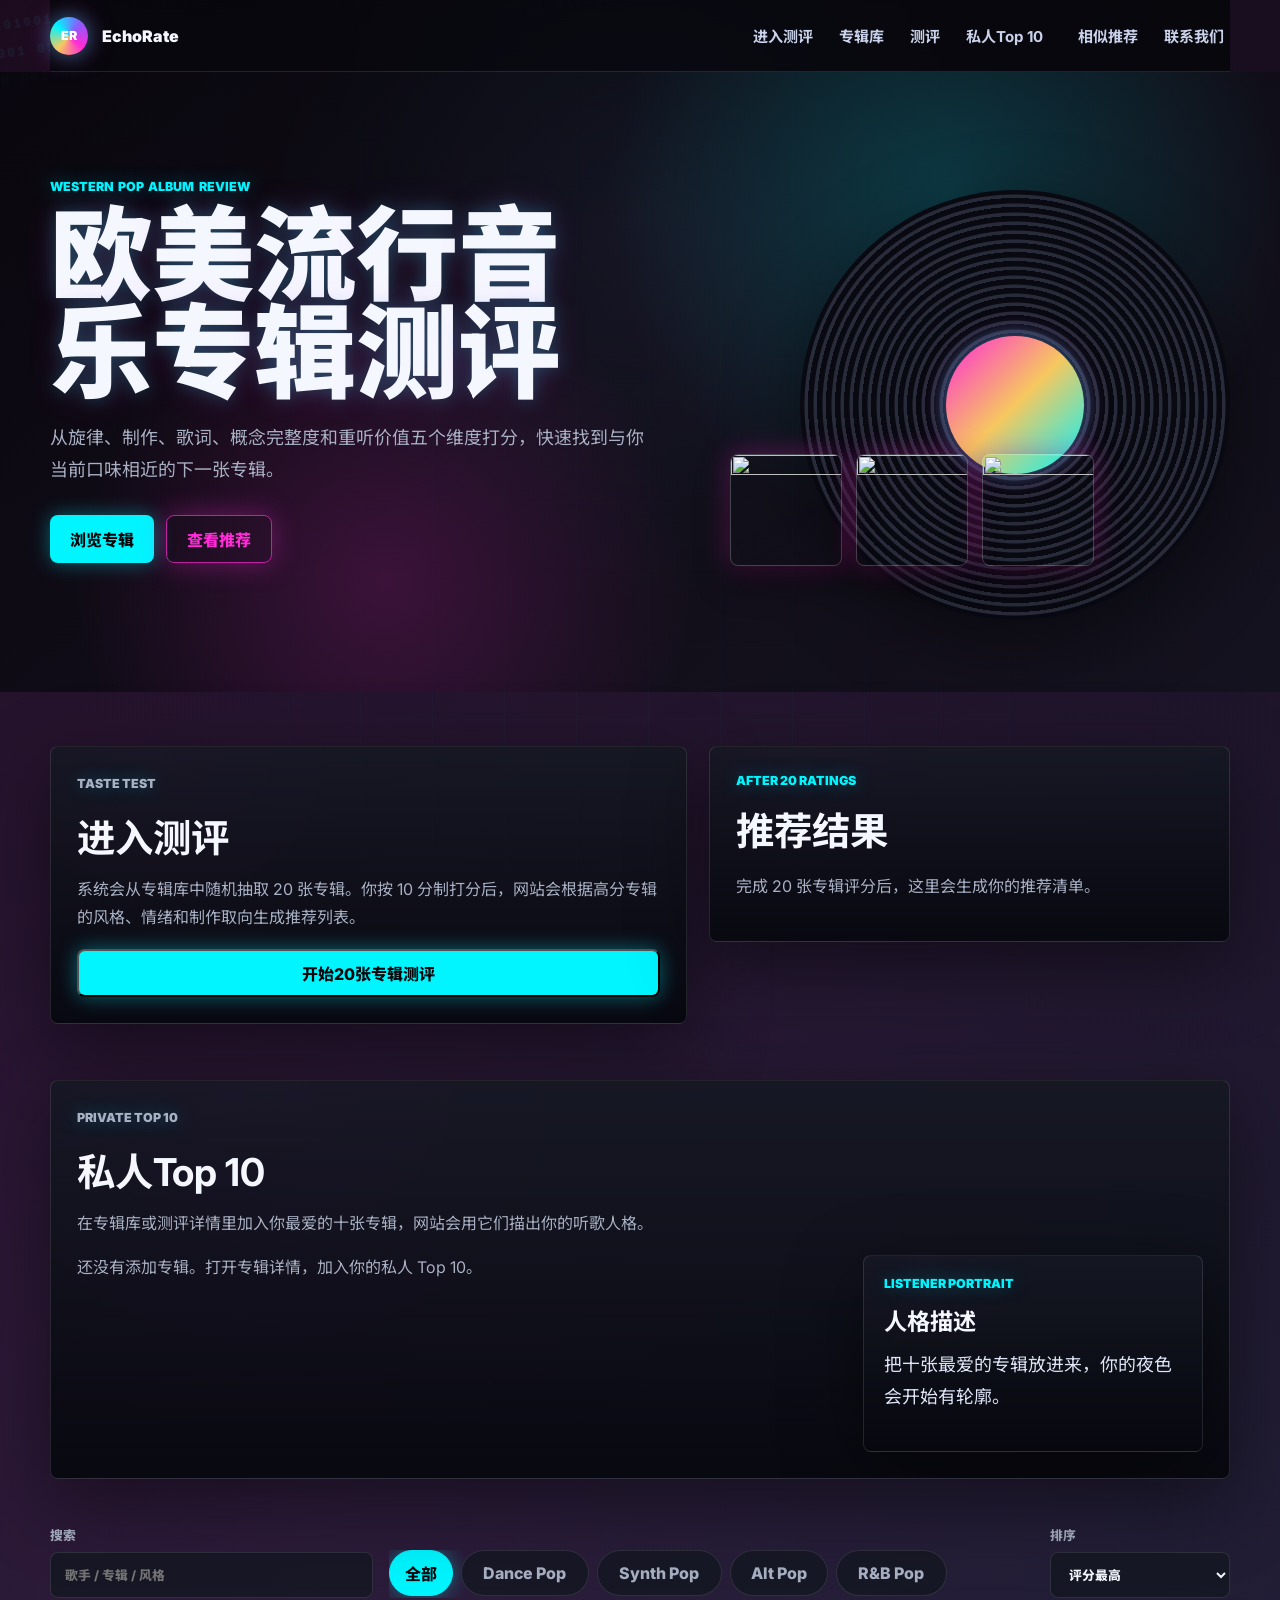
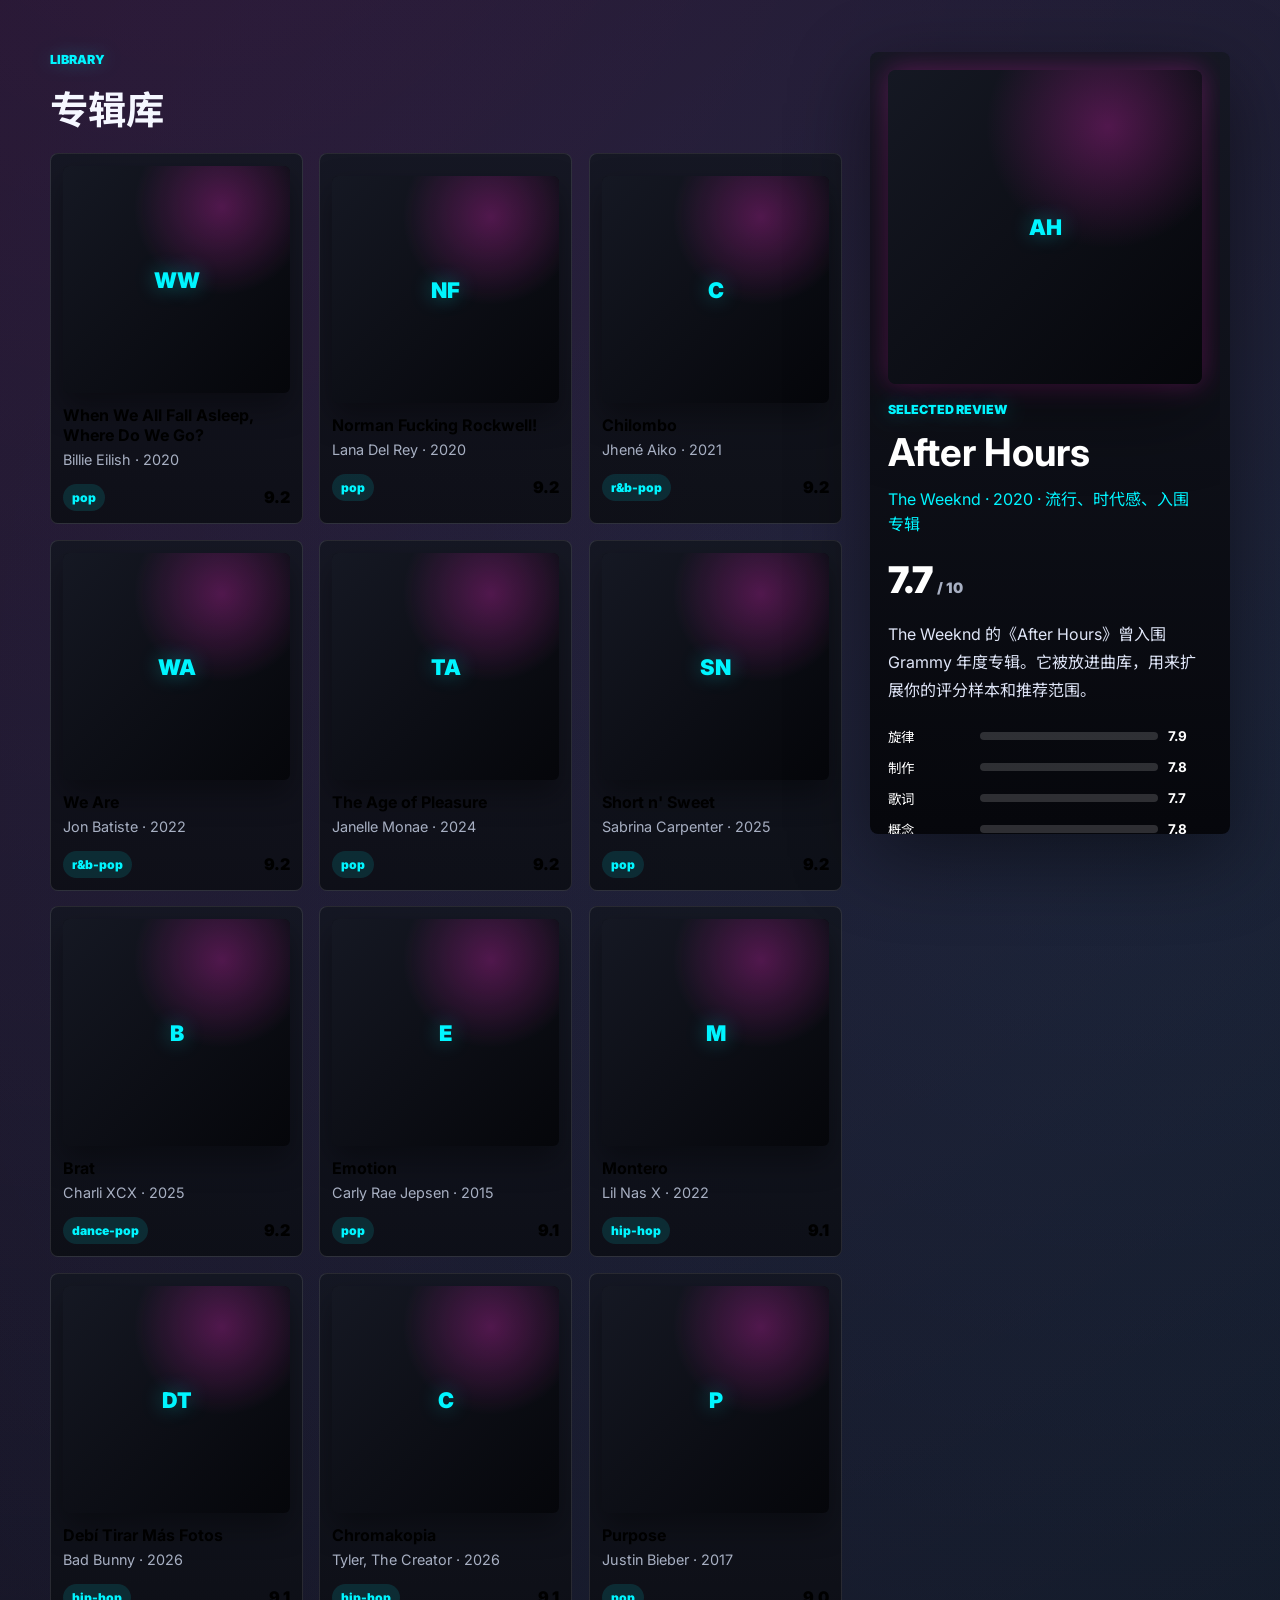
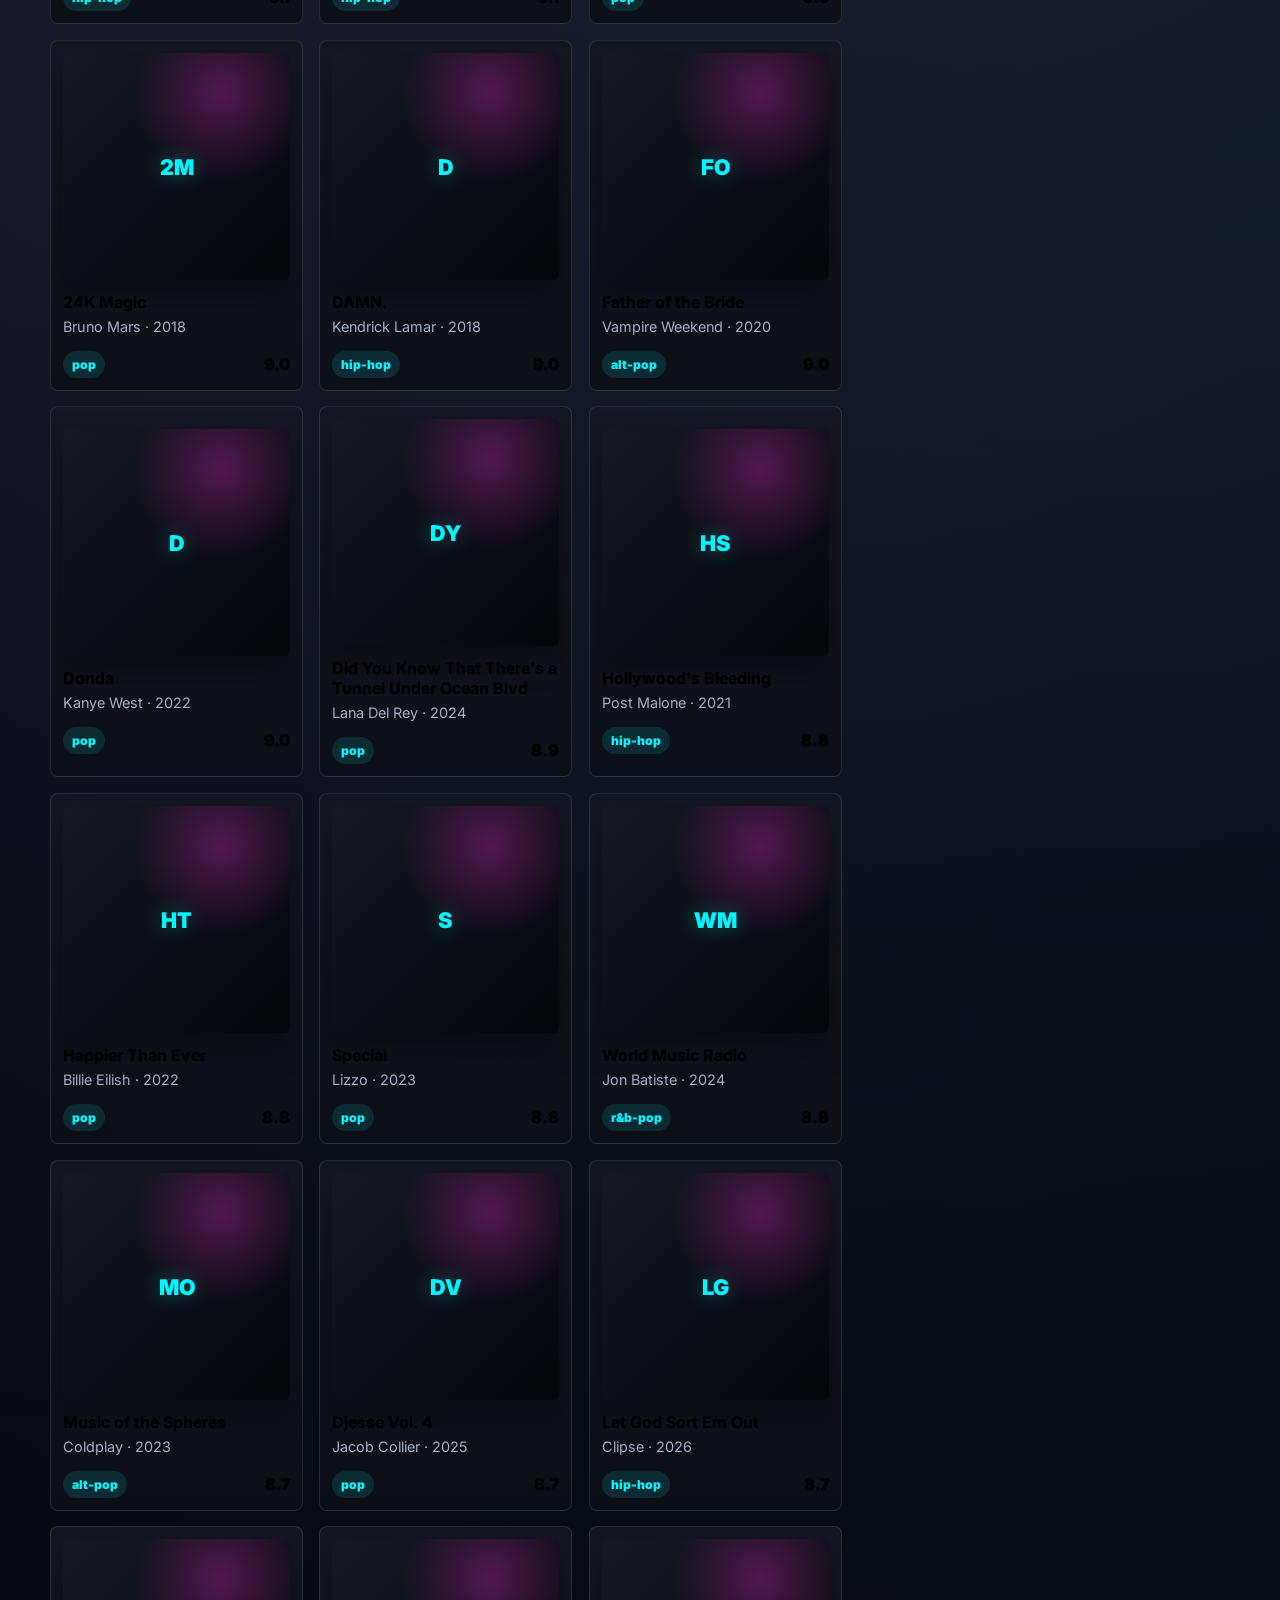
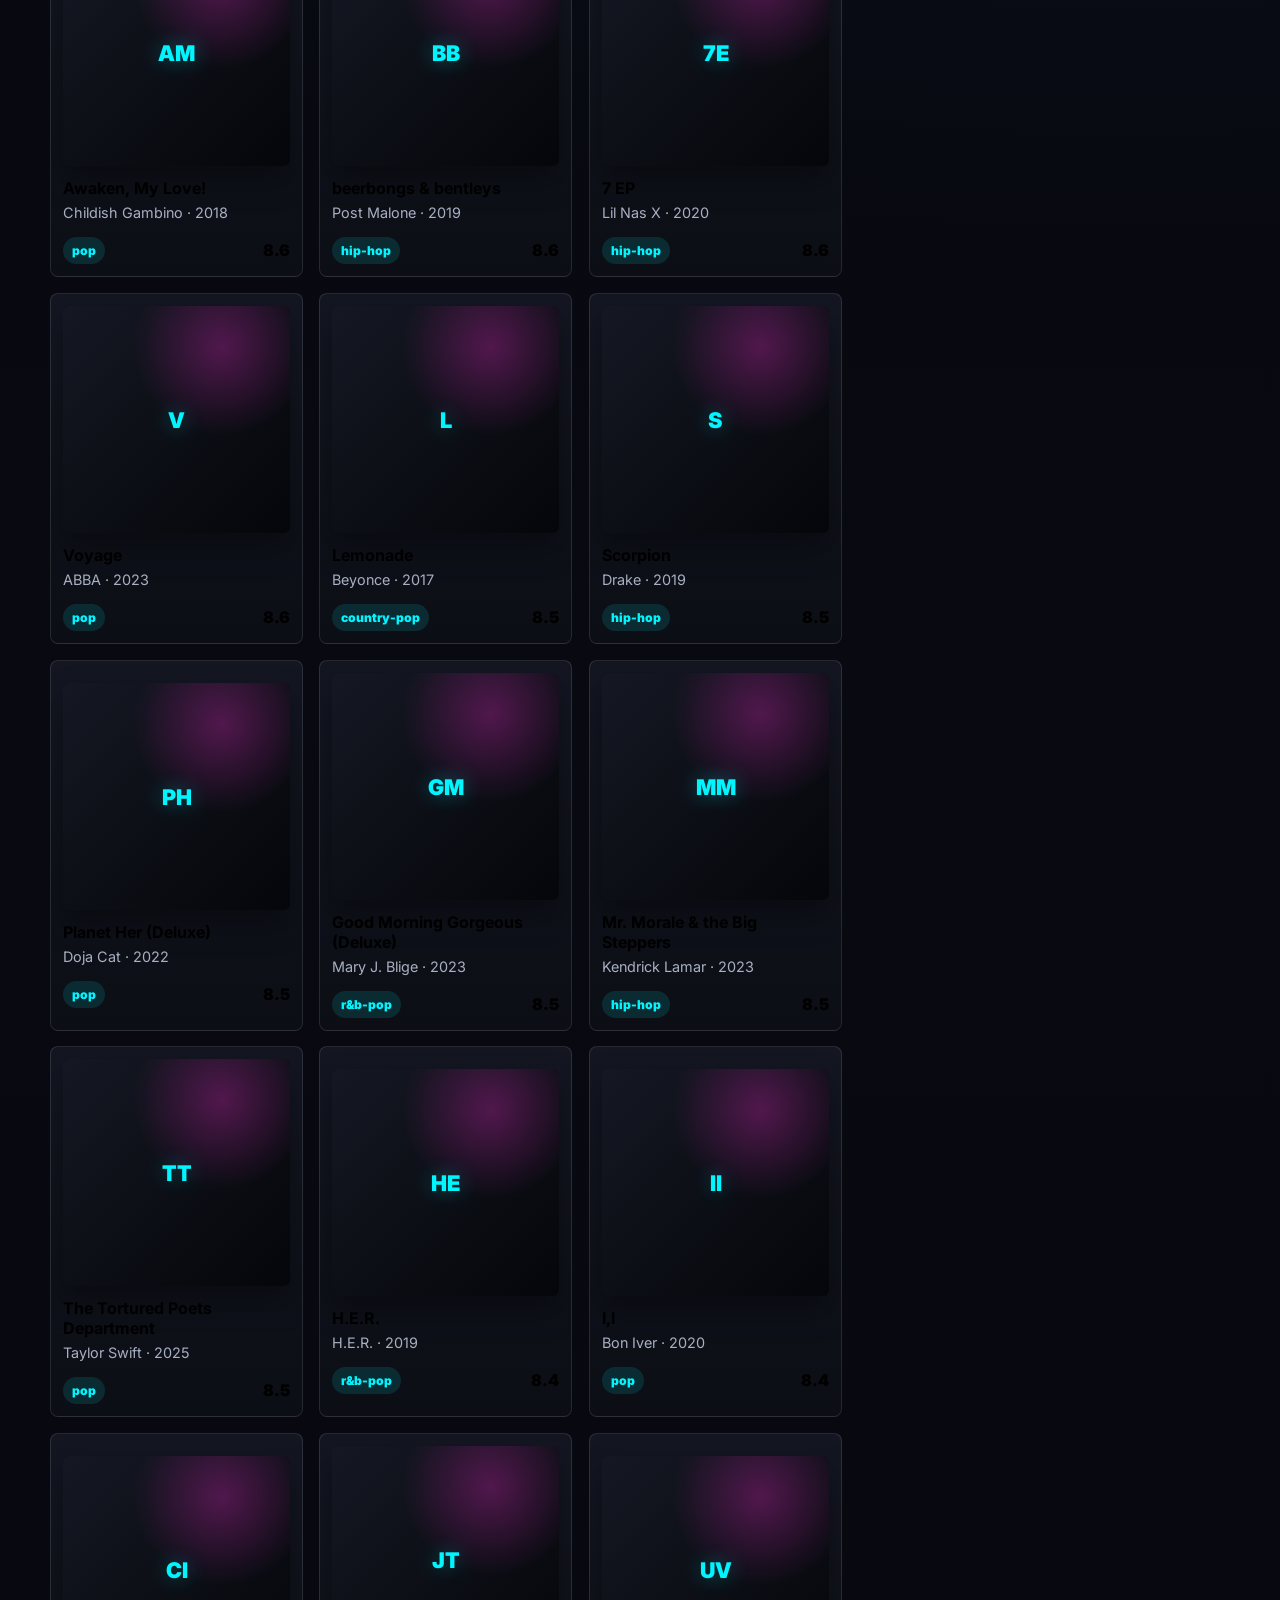
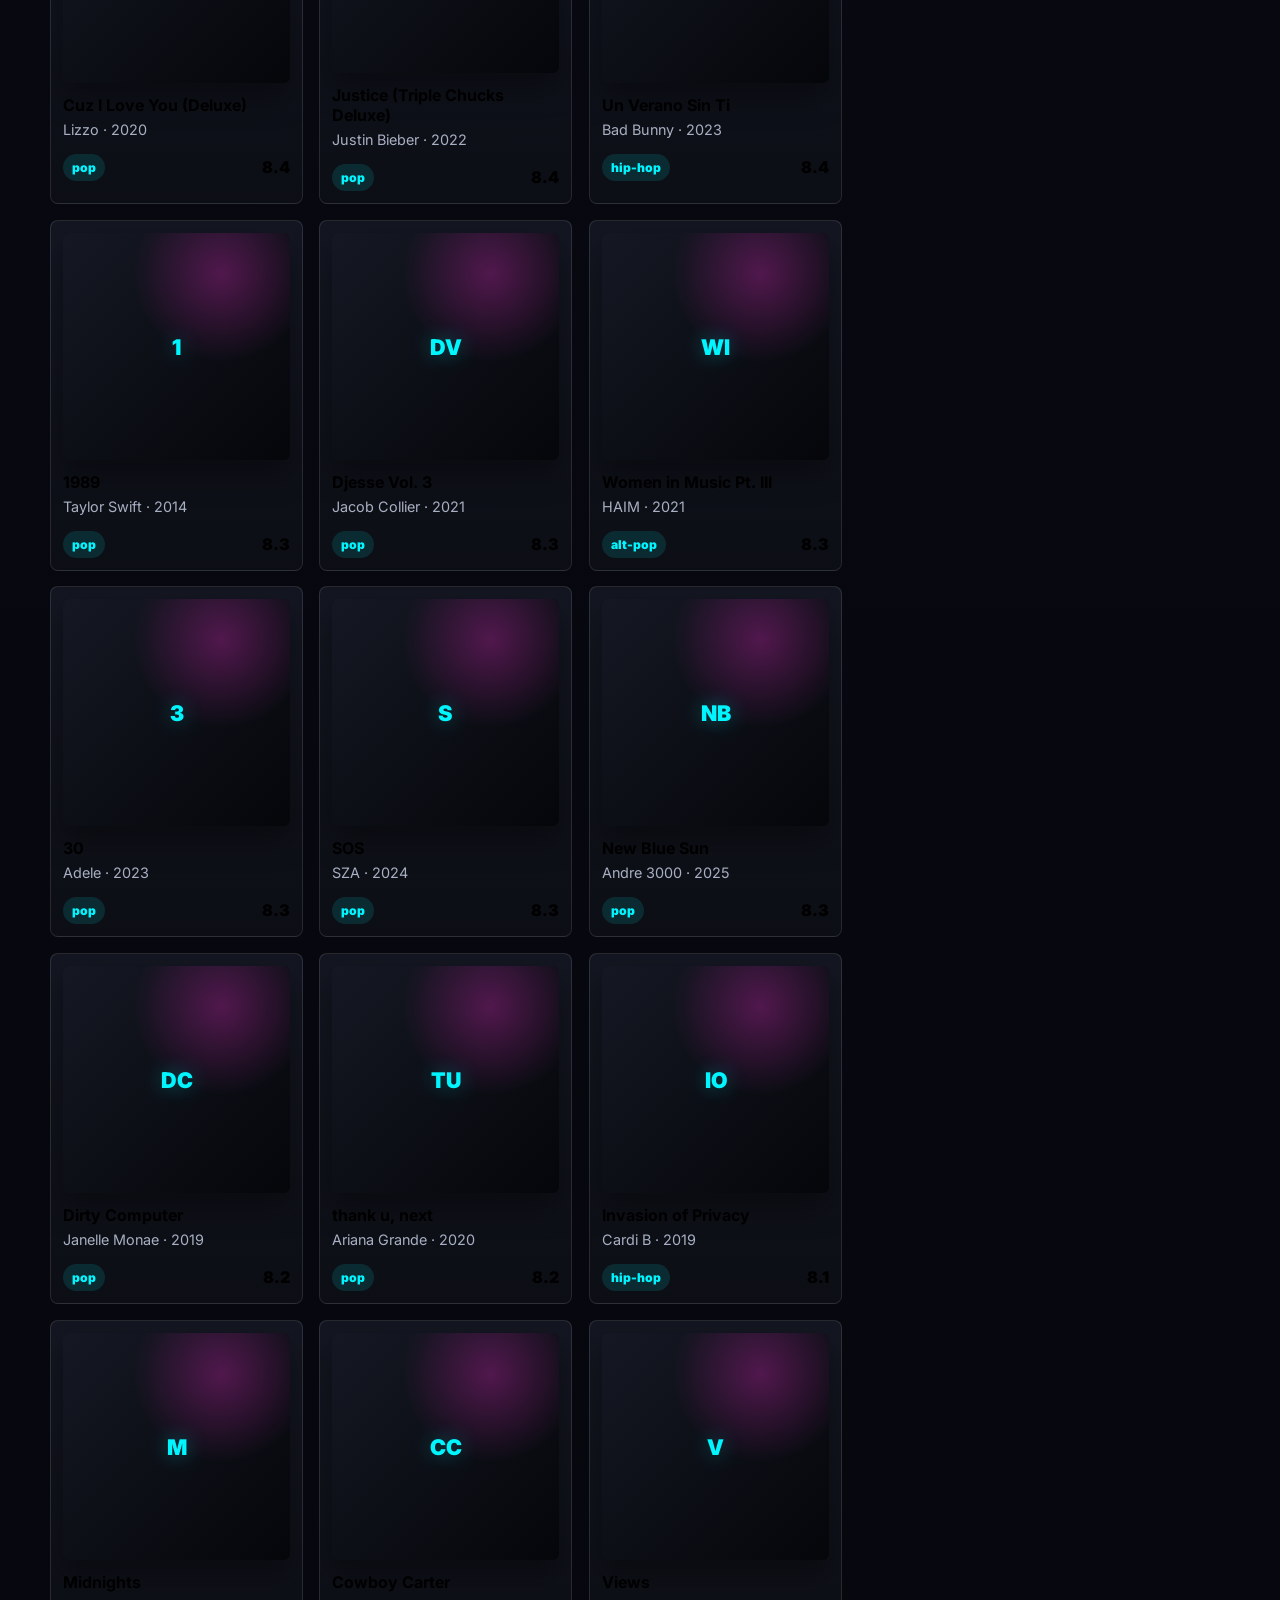
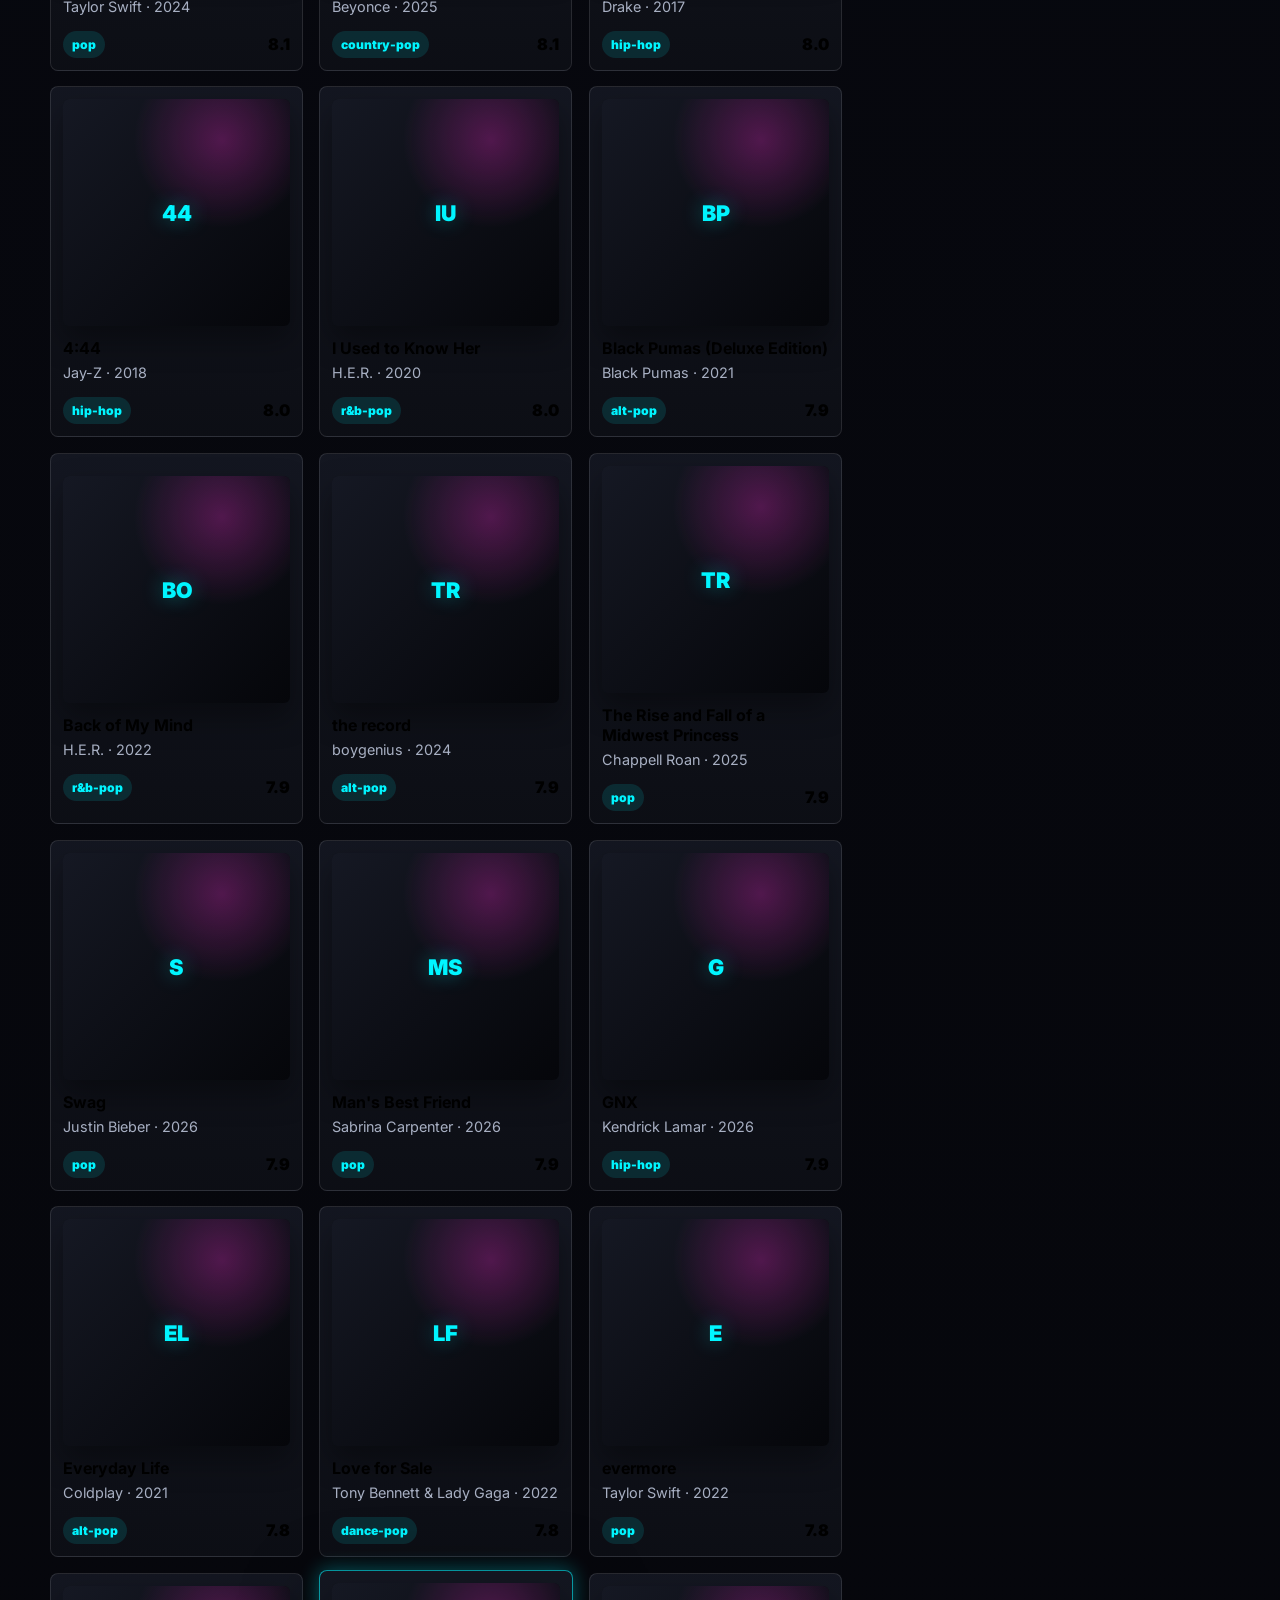
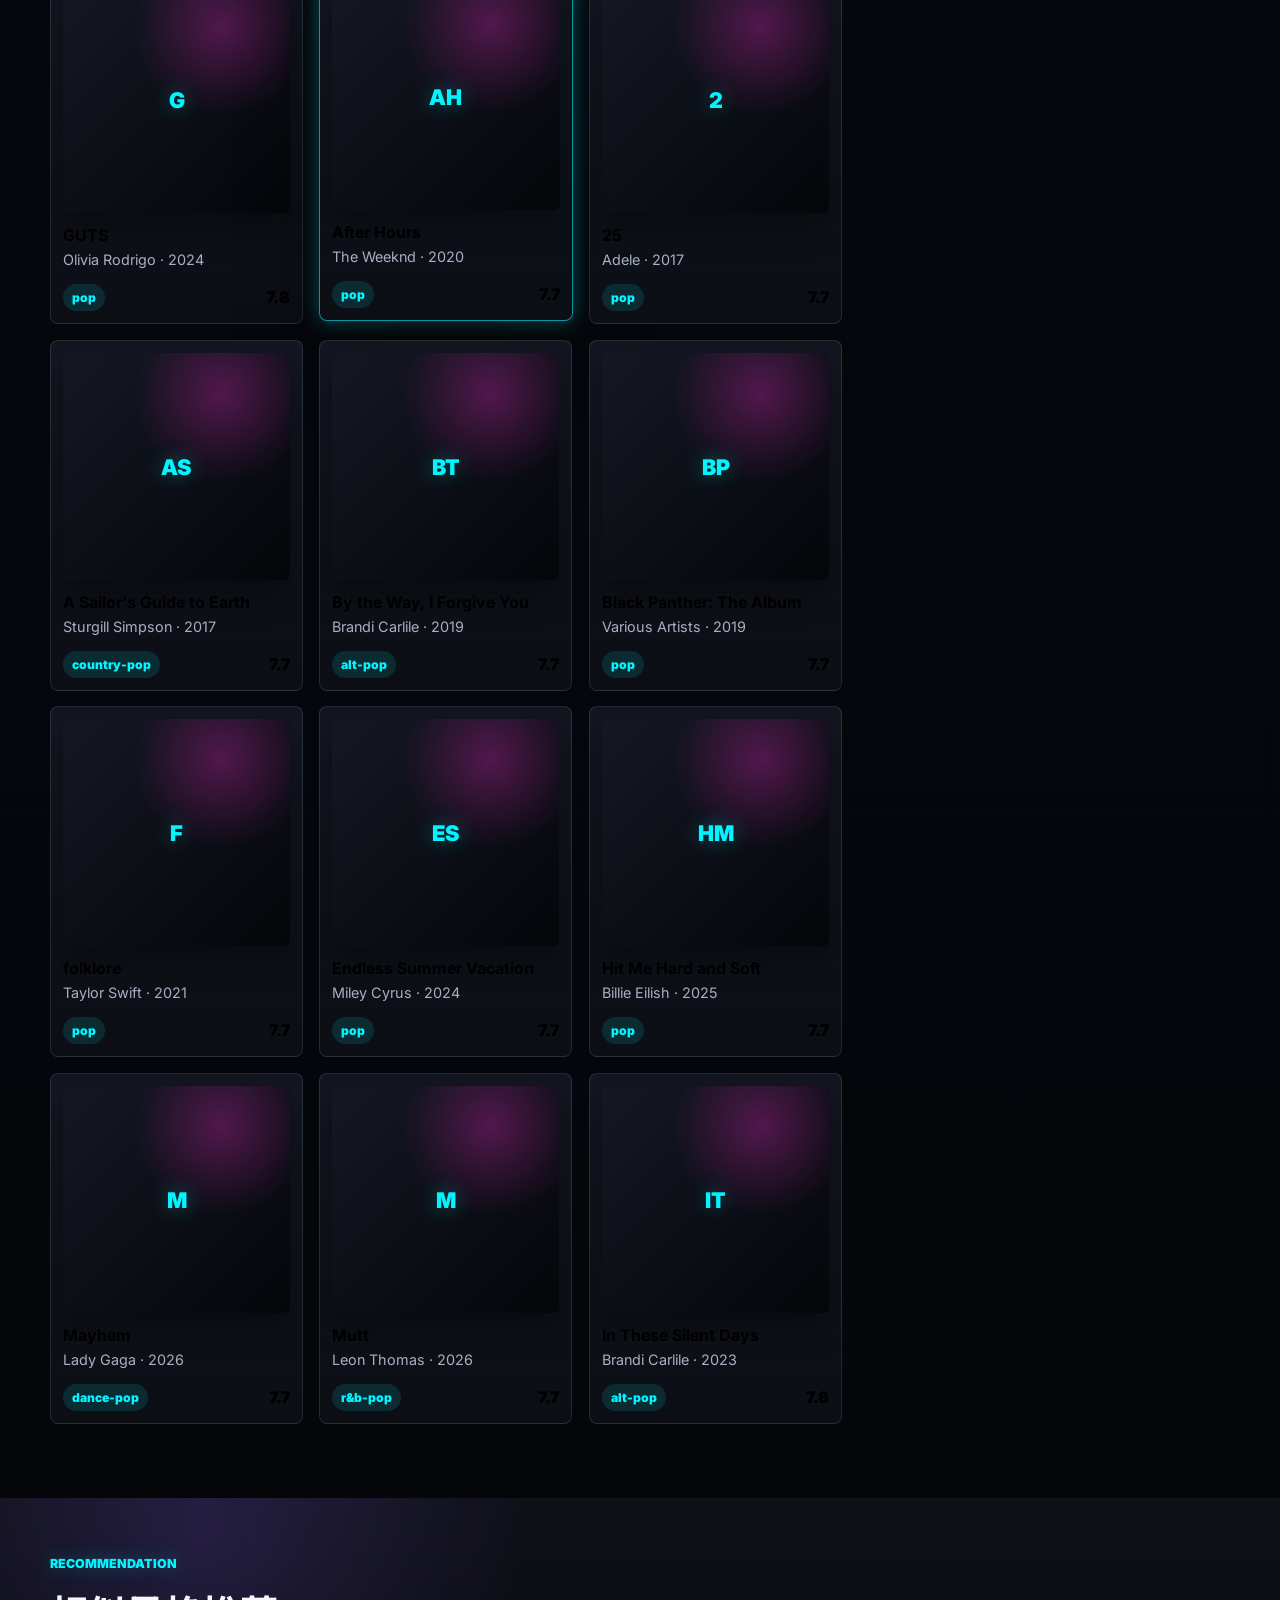
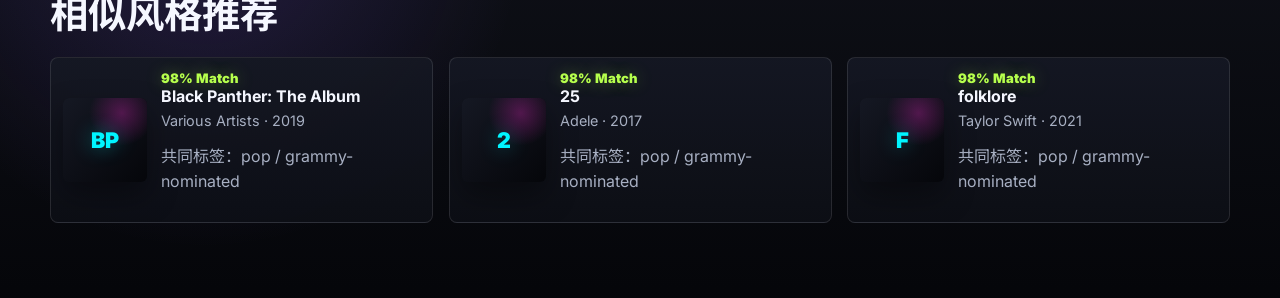
==== index.html @ ab574619 "Build EchoRate album review site" ====
<!doctype html>
<html lang="zh-CN">
  <head>
    <meta charset="UTF-8" />
    <meta name="viewport" content="width=device-width, initial-scale=1.0" />
    <title>EchoRate 欧美流行专辑测评</title>
    <link rel="preconnect" href="https://fonts.googleapis.com" />
    <link rel="preconnect" href="https://fonts.gstatic.com" crossorigin />
    <link
      href="https://fonts.googleapis.com/css2?family=Inter:wght@400;500;600;700;800&family=Noto+Sans+SC:wght@400;500;700;900&display=swap"
      rel="stylesheet"
    />
    <link rel="stylesheet" href="styles.css" />
  </head>
  <body>
    <header class="shell topbar">
      <a class="brand" href="#" aria-label="EchoRate 首页">
        <span class="brand-mark">ER</span>
        <span>EchoRate</span>
      </a>
      <nav class="nav" aria-label="主导航">
        <a href="#taste-test">进入测评</a>
        <a href="#library">专辑库</a>
        <a href="#review">测评</a>
        <a href="#top10">私人Top 10</a>
        <a href="#similar">相似推荐</a>
        <a href="contact.html">联系我们</a>
      </nav>
    </header>

    <main>
      <section class="hero">
        <div class="shell hero-grid">
          <div class="hero-copy">
            <p class="eyebrow kinetic-type" data-text="Western Pop Album Review">Western Pop Album Review</p>
            <h1 class="kinetic-title" data-text="欧美流行音乐专辑测评">欧美流行音乐专辑测评</h1>
            <p class="hero-text">
              从旋律、制作、歌词、概念完整度和重听价值五个维度打分，快速找到与你当前口味相近的下一张专辑。
            </p>
            <div class="hero-actions">
              <a class="primary-action" href="#library">浏览专辑</a>
              <a class="secondary-action" href="#similar">查看推荐</a>
            </div>
          </div>

          <div class="turntable" aria-label="专辑精选视觉">
            <div class="record">
              <span></span>
            </div>
            <div class="cover-stack" aria-hidden="true">
              <img class="mini-cover" src="https://upload.wikimedia.org/wikipedia/en/f/f5/Dua_Lipa_-_Future_Nostalgia_%28Official_Album_Cover%29.png" alt="" />
              <img class="mini-cover" src="https://is1-ssl.mzstatic.com/image/thumb/Music125/v4/2b/b9/fe/2bb9fef5-d7f3-8345-25a9-db0e79fde4e4/20UMGIM11048.rgb.jpg/600x600bb.jpg" alt="" />
              <img class="mini-cover" src="https://is1-ssl.mzstatic.com/image/thumb/Music124/v4/58/11/b1/5811b172-e180-25a6-69e6-4385fbbfb5dc/17UM1IM02207.rgb.jpg/600x600bb.jpg" alt="" />
            </div>
          </div>
        </div>
      </section>

      <section id="taste-test" class="shell feature-grid">
        <div class="test-panel">
          <div class="section-heading">
            <p class="eyebrow">Taste Test</p>
            <h2>进入测评</h2>
            <p>系统会从专辑库中随机抽取 20 张专辑。你按 10 分制打分后，网站会根据高分专辑的风格、情绪和制作取向生成推荐列表。</p>
          </div>
          <div id="testCard" class="test-card">
            <button id="startTest" class="primary-action" type="button">开始20张专辑测评</button>
          </div>
        </div>

        <aside class="result-panel">
          <div class="section-heading">
            <p class="eyebrow">After 20 Ratings</p>
            <h2>推荐结果</h2>
          </div>
          <div id="tasteResult" class="taste-result">
            <p class="album-note">完成 20 张专辑评分后，这里会生成你的推荐清单。</p>
          </div>
        </aside>
      </section>

      <section id="top10" class="shell top10-panel">
        <div class="section-heading">
          <p class="eyebrow">Private Top 10</p>
          <h2>私人Top 10</h2>
          <p>在专辑库或测评详情里加入你最爱的十张专辑，网站会用它们描出你的听歌人格。</p>
        </div>
        <div class="top10-layout">
          <div id="top10List" class="top10-list"></div>
          <div class="persona-card">
            <p class="eyebrow">Listener Portrait</p>
            <h3>人格描述</h3>
            <p id="personaText">把十张最爱的专辑放进来，你的夜色会开始有轮廓。</p>
          </div>
        </div>
      </section>

      <section class="shell toolbar" aria-label="专辑筛选">
        <label class="search-field">
          <span>搜索</span>
          <input id="searchInput" type="search" placeholder="歌手 / 专辑 / 风格" autocomplete="off" />
        </label>

        <div class="segmented" role="group" aria-label="风格筛选">
          <button class="chip active" type="button" data-filter="all">全部</button>
          <button class="chip" type="button" data-filter="dance-pop">Dance Pop</button>
          <button class="chip" type="button" data-filter="synth-pop">Synth Pop</button>
          <button class="chip" type="button" data-filter="alt-pop">Alt Pop</button>
          <button class="chip" type="button" data-filter="r&b-pop">R&B Pop</button>
        </div>

        <label class="select-field">
          <span>排序</span>
          <select id="sortSelect">
            <option value="score">评分最高</option>
            <option value="year">发行最新</option>
            <option value="replay">重听价值</option>
          </select>
        </label>
      </section>

      <section class="shell content-grid">
        <section id="library" class="album-section" aria-labelledby="libraryTitle">
          <div class="section-heading">
            <p class="eyebrow">Library</p>
            <h2 id="libraryTitle">专辑库</h2>
          </div>
          <div id="albumGrid" class="album-grid"></div>
        </section>

        <aside id="review" class="review-panel" aria-labelledby="reviewTitle">
          <div id="selectedCover" class="selected-cover"></div>
          <p class="eyebrow">Selected Review</p>
          <h2 id="reviewTitle"></h2>
          <p id="reviewMeta" class="review-meta"></p>
          <div id="scoreBadge" class="score-badge"></div>
          <p id="reviewText" class="review-text"></p>
          <div id="ratingBars" class="rating-bars"></div>
          <div id="tagList" class="tag-list"></div>
          <div id="selectedActions" class="selected-actions"></div>
        </aside>
      </section>

      <section id="similar" class="recommend-band">
        <div class="shell">
          <div class="section-heading">
            <p class="eyebrow">Recommendation</p>
            <h2>相似风格推荐</h2>
          </div>
          <div id="recommendations" class="recommendations"></div>
        </div>
      </section>

    </main>

    <script src="app.js"></script>
  </body>
</html>
---- styles.css ----
:root {
  --ink: #f5f7ff;
  --muted: #a8b0c3;
  --soft: #707991;
  --line: rgba(255, 255, 255, 0.11);
  --paper: #05060a;
  --panel: #10121a;
  --card: #151823;
  --rose: #ff2bd6;
  --cyan: #00f5ff;
  --lime: #b6ff4d;
  --plum: #8a5cff;
  --amber: #f6c85f;
  --shadow: 0 24px 80px rgba(0, 0, 0, 0.46);
  --neon-cyan: 0 0 20px rgba(0, 245, 255, 0.38);
  --neon-pink: 0 0 28px rgba(255, 43, 214, 0.34);
}

* {
  box-sizing: border-box;
}

html {
  scroll-behavior: smooth;
  overflow-x: clip;
}

body {
  margin: 0;
  color: var(--ink);
  --cursor-x: 50vw;
  --cursor-y: 24vh;
  background:
    radial-gradient(circle at var(--cursor-x) var(--cursor-y), rgba(0, 245, 255, 0.16), transparent 24rem),
    radial-gradient(circle at 16% 12%, rgba(255, 43, 214, 0.16), transparent 32%),
    radial-gradient(circle at 88% 20%, rgba(0, 245, 255, 0.12), transparent 30%),
    linear-gradient(180deg, #05060a 0%, #080911 48%, #05060a 100%);
  font-family: "Inter", "Noto Sans SC", system-ui, sans-serif;
  overflow-x: clip;
}

body::before {
  content: "";
  position: fixed;
  inset: 0;
  z-index: 0;
  pointer-events: none;
  background:
    radial-gradient(circle at var(--cursor-x) var(--cursor-y), rgba(255, 43, 214, 0.2), transparent 19rem),
    linear-gradient(90deg, rgba(0, 245, 255, 0.045) 1px, transparent 1px),
    linear-gradient(0deg, rgba(255, 43, 214, 0.034) 1px, transparent 1px);
  background-size: auto, 72px 72px, 72px 72px;
  mask-image: radial-gradient(circle at center, black, transparent 82%);
}

body::after {
  content: "01001100 01101001 01110011 01110100 01100101 01101110 00100000 01010000 01101111 01110000 00100000 ECHORATE 00100000 01010010 01100101 01110110 01101001 01100101 01110111 00100000 1010 0011 1100 0101 0110 1001 1110 0001 01001100 01101001 01110011 01110100 01100101 01101110 00100000 ALBUM 00100000 01010010 01100101 01110110 01101001 01100101 01110111 00100000 1010 0011 1100 0101 0110 1001 1110 0001";
  position: fixed;
  inset: -8vh -4vw;
  z-index: 0;
  pointer-events: none;
  color: rgba(0, 245, 255, 0.12);
  font-family: "Courier New", monospace;
  font-size: clamp(0.68rem, 1vw, 1rem);
  font-weight: 700;
  letter-spacing: 0.18em;
  line-height: 2.2;
  word-break: break-all;
  filter: blur(0.2px);
  opacity: 0.55;
  transform: rotate(-8deg) translate3d(0, 0, 0);
  animation: codeDrift 18s linear infinite alternate;
  mix-blend-mode: screen;
}

.topbar,
main {
  position: relative;
  z-index: 1;
}

a {
  color: inherit;
  text-decoration: none;
}

button,
input,
select {
  font: inherit;
}

.shell {
  width: min(1180px, calc(100% - 40px));
  margin: 0 auto;
  max-width: 100%;
}

.topbar {
  display: flex;
  align-items: center;
  justify-content: space-between;
  gap: 18px;
  min-height: 72px;
  position: sticky;
  top: 0;
  z-index: 20;
  background: rgba(5, 6, 10, 0.84);
  backdrop-filter: blur(18px);
  border-bottom: 1px solid var(--line);
}

.brand,
.nav {
  display: flex;
  align-items: center;
  gap: 14px;
  min-width: 0;
}

.brand {
  flex: 0 0 auto;
  font-weight: 900;
  letter-spacing: 0;
}

.brand-mark {
  display: grid;
  place-items: center;
  width: 38px;
  height: 38px;
  border-radius: 50%;
  color: #fff;
  background: conic-gradient(from 130deg, var(--rose), var(--amber), var(--cyan), var(--plum), var(--rose));
  box-shadow: var(--neon-cyan), var(--neon-pink);
  font-size: 0.78rem;
}

.nav {
  flex: 1 1 auto;
  flex-wrap: wrap;
  justify-content: flex-end;
  color: #c9d2ea;
  font-size: 0.94rem;
  font-weight: 700;
}

.nav a {
  min-width: 0;
  padding: 10px 6px;
  white-space: nowrap;
  min-width: var(--stable-width, auto);
}

.nav a:hover,
.nav a:focus-visible {
  color: var(--cyan);
  text-shadow: var(--neon-cyan);
}

.hero {
  min-height: 620px;
  display: grid;
  align-items: center;
  overflow: hidden;
  background:
    radial-gradient(circle at 74% 20%, rgba(0, 245, 255, 0.19), transparent 32%),
    radial-gradient(circle at 30% 82%, rgba(255, 43, 214, 0.18), transparent 30%),
    linear-gradient(135deg, rgba(5, 6, 10, 0.78), rgba(16, 18, 26, 0.66));
}

.hero-grid {
  display: grid;
  grid-template-columns: minmax(0, 1fr) minmax(320px, 0.85fr);
  gap: 58px;
  align-items: center;
  padding: 70px 0 92px;
}

.eyebrow {
  margin: 0 0 12px;
  color: var(--cyan);
  text-shadow: var(--neon-cyan);
  font-weight: 900;
  font-size: 0.78rem;
  text-transform: uppercase;
  letter-spacing: 0;
}

h1,
h2,
p {
  margin-top: 0;
}

h1 {
  max-width: 760px;
  margin-bottom: 20px;
  font-size: clamp(3.2rem, 8vw, 6.8rem);
  line-height: 0.96;
  letter-spacing: 0;
  font-weight: 900;
  text-transform: uppercase;
}

.kinetic-type,
.kinetic-title {
  display: flex;
  flex-wrap: wrap;
  align-items: baseline;
  gap: 0;
  max-width: 100%;
  overflow-wrap: anywhere;
}

.kinetic-char {
  display: inline-block;
  opacity: 0;
  filter: blur(16px);
  transform: translateY(18px) scale(1.08);
  animation: revealChar 760ms cubic-bezier(0.16, 1, 0.3, 1) forwards;
  animation-delay: calc(var(--char-index) * 54ms);
  will-change: opacity, filter, transform;
}

.kinetic-title .kinetic-char {
  text-shadow:
    0 0 18px rgba(0, 245, 255, 0.24),
    0 0 34px rgba(255, 43, 214, 0.18);
}

.kinetic-title:hover .kinetic-char,
.kinetic-type:hover .kinetic-char {
  animation:
    revealChar 1ms linear forwards,
    glyphFlicker 920ms ease-in-out infinite alternate;
  animation-delay:
    0ms,
    calc(var(--char-index) * 18ms);
}

.kinetic-space {
  width: 0.34em;
}

h2 {
  margin-bottom: 12px;
  font-size: clamp(1.7rem, 3vw, 2.45rem);
  letter-spacing: 0;
}

.hero-text {
  max-width: 650px;
  color: var(--muted);
  font-size: 1.12rem;
  line-height: 1.75;
}

.hero-actions {
  display: flex;
  flex-wrap: wrap;
  gap: 12px;
  margin-top: 30px;
}

.primary-action,
.secondary-action,
.album-card,
.chip {
  transition:
    transform 180ms ease,
    box-shadow 180ms ease,
    border-color 180ms ease,
    background 180ms ease;
}

.primary-action,
.secondary-action {
  display: inline-flex;
  align-items: center;
  justify-content: center;
  min-height: 48px;
  padding: 0 20px;
  border-radius: 8px;
  font-weight: 800;
  min-width: var(--stable-width, auto);
}

.primary-action {
  color: #05060a;
  background: var(--cyan);
  box-shadow: var(--neon-cyan);
}

.secondary-action {
  color: var(--rose);
  border: 1px solid rgba(255, 43, 214, 0.7);
  box-shadow: var(--neon-pink);
}

.turntable {
  position: relative;
  min-height: 430px;
}

.record {
  width: min(430px, 90vw);
  aspect-ratio: 1;
  border-radius: 50%;
  background:
    radial-gradient(circle, var(--cyan) 0 5%, #05060a 6% 14%, transparent 15%),
    repeating-radial-gradient(circle, #282b39 0 3px, #080911 4px 9px);
  box-shadow: var(--shadow);
  position: absolute;
  right: 0;
  top: 34px;
  animation: spin 18s linear infinite;
}

.record span {
  position: absolute;
  inset: 34%;
  border-radius: 50%;
  background: linear-gradient(135deg, var(--rose), var(--amber), var(--cyan));
  box-shadow: var(--neon-cyan), var(--neon-pink);
}

.cover-stack {
  position: absolute;
  left: 16px;
  bottom: 20px;
  display: grid;
  grid-template-columns: repeat(3, 112px);
  gap: 14px;
}

.mini-cover {
  width: 112px;
  aspect-ratio: 1;
  border-radius: 8px;
  object-fit: cover;
  box-shadow: 0 16px 34px rgba(0, 0, 0, 0.44), var(--neon-pink);
  border: 1px solid rgba(255, 255, 255, 0.22);
}

.toolbar {
  display: grid;
  grid-template-columns: minmax(220px, 1fr) minmax(0, 2fr) 180px;
  gap: 16px;
  align-items: end;
  padding: 26px 0;
}

.feature-grid {
  display: grid;
  grid-template-columns: minmax(0, 1.1fr) minmax(320px, 0.9fr);
  gap: 22px;
  align-items: start;
  padding: 54px 0 28px;
}

.test-panel,
.result-panel,
.top10-panel,
.persona-card {
  --spot-x: 50%;
  --spot-y: 50%;
  --tilt-x: 0deg;
  --tilt-y: 0deg;
  position: relative;
  overflow: hidden;
  border: 1px solid var(--line);
  border-radius: 8px;
  background:
    linear-gradient(180deg, rgba(21, 24, 35, 0.9), rgba(7, 8, 15, 0.94)),
    radial-gradient(circle at 18% 0%, rgba(255, 43, 214, 0.14), transparent 32%);
  box-shadow: var(--shadow);
  transform: perspective(900px) rotateX(var(--tilt-x)) rotateY(var(--tilt-y));
  transform-style: preserve-3d;
  transition:
    transform 180ms ease,
    border-color 180ms ease,
    box-shadow 180ms ease;
}

.test-panel::before,
.result-panel::before,
.top10-panel::before,
.persona-card::before,
.album-card::before,
.recommend-card::before,
.top10-item::before {
  content: "";
  position: absolute;
  inset: 0;
  pointer-events: none;
  opacity: 0;
  background: radial-gradient(circle at var(--spot-x) var(--spot-y), rgba(0, 245, 255, 0.22), transparent 17rem);
  transition: opacity 180ms ease;
}

.test-panel:hover::before,
.result-panel:hover::before,
.top10-panel:hover::before,
.persona-card:hover::before,
.album-card:hover::before,
.recommend-card:hover::before,
.top10-item:hover::before {
  opacity: 1;
}

.test-panel,
.result-panel,
.top10-panel {
  padding: clamp(18px, 3vw, 26px);
}

.test-panel .section-heading p,
.top10-panel .section-heading p {
  color: var(--muted);
  line-height: 1.75;
}

.test-card,
.taste-result {
  display: grid;
  gap: 14px;
}

.test-progress {
  color: var(--lime);
  font-size: 0.86rem;
  font-weight: 900;
  text-shadow: 0 0 16px rgba(182, 255, 77, 0.34);
}

.test-album {
  display: grid;
  grid-template-columns: minmax(130px, 190px) minmax(0, 1fr);
  gap: 18px;
  align-items: center;
}

.test-album h3 {
  margin: 0 0 8px;
  font-size: clamp(1.6rem, 3vw, 2.6rem);
  overflow-wrap: anywhere;
}

.test-album p {
  color: var(--muted);
}

.score-buttons {
  display: grid;
  grid-template-columns: repeat(10, minmax(0, 1fr));
  gap: 8px;
  margin-top: 18px;
}

.score-buttons button,
.skip-button,
.top10-add,
.top10-item button {
  border: 1px solid rgba(0, 245, 255, 0.42);
  border-radius: 8px;
  color: var(--ink);
  background: rgba(0, 245, 255, 0.08);
  cursor: pointer;
  font-weight: 900;
}

.score-buttons button {
  min-height: 42px;
}

.skip-button {
  min-height: 42px;
  margin-top: 12px;
  width: 100%;
  color: var(--rose);
  border-color: rgba(255, 43, 214, 0.48);
  background: rgba(255, 43, 214, 0.08);
}

.score-buttons button:hover,
.skip-button:hover,
.top10-add:hover {
  color: #05060a;
  background: var(--cyan);
  box-shadow: var(--neon-cyan);
}

.top10-panel {
  margin-top: 28px;
  margin-bottom: 20px;
}

.top10-layout {
  display: grid;
  grid-template-columns: minmax(0, 1fr) 340px;
  gap: 18px;
}

.top10-list {
  display: grid;
  gap: 10px;
}

.top10-item {
  --spot-x: 50%;
  --spot-y: 50%;
  --tilt-x: 0deg;
  --tilt-y: 0deg;
  position: relative;
  overflow: hidden;
  display: grid;
  grid-template-columns: 30px 58px minmax(0, 1fr) 40px;
  gap: 12px;
  align-items: center;
  border: 1px solid var(--line);
  border-radius: 8px;
  background: rgba(255, 255, 255, 0.04);
  padding: 10px;
  transform: perspective(900px) rotateX(var(--tilt-x)) rotateY(var(--tilt-y));
}

.top10-item > span {
  color: var(--lime);
  font-weight: 900;
  text-align: center;
}

.top10-item .cover-art {
  margin: 0;
}

.top10-item h3 {
  margin: 0 0 3px;
  font-size: 0.96rem;
  overflow-wrap: anywhere;
}

.top10-item p {
  margin: 0;
  color: var(--muted);
  font-size: 0.84rem;
}

.top10-item button {
  min-height: 34px;
  color: var(--rose);
  border-color: rgba(255, 43, 214, 0.34);
}

.persona-card {
  padding: 20px;
}

.persona-card h3 {
  margin: 0 0 12px;
  font-size: 1.45rem;
}

.persona-card p:last-child {
  color: #dfe5f7;
  font-size: 1.12rem;
  line-height: 1.8;
}

.search-field,
.select-field {
  display: grid;
  gap: 8px;
  color: var(--muted);
  font-size: 0.8rem;
  font-weight: 800;
}

.search-field input,
.select-field select {
  width: 100%;
  min-height: 46px;
  border: 1px solid var(--line);
  border-radius: 8px;
  background: rgba(21, 24, 35, 0.86);
  color: var(--ink);
  padding: 0 14px;
  outline: none;
}

.segmented {
  display: flex;
  gap: 8px;
  overflow-x: auto;
  padding-bottom: 2px;
}

.chip {
  min-width: var(--stable-width, auto);
  min-height: 46px;
  white-space: nowrap;
  border: 1px solid var(--line);
  border-radius: 999px;
  background: rgba(21, 24, 35, 0.86);
  color: var(--muted);
  padding: 0 15px;
  cursor: pointer;
  font-weight: 800;
}

.chip.active {
  color: #05060a;
  border-color: var(--cyan);
  background: var(--cyan);
  box-shadow: var(--neon-cyan);
}

.content-grid {
  display: grid;
  grid-template-columns: minmax(0, 1fr) 360px;
  gap: 28px;
  align-items: start;
  padding: 28px 0 74px;
}

.section-heading {
  margin-bottom: 18px;
}

.album-grid {
  display: grid;
  grid-template-columns: repeat(3, minmax(0, 1fr));
  gap: 16px;
}

.album-card {
  --spot-x: 50%;
  --spot-y: 50%;
  --tilt-x: 0deg;
  --tilt-y: 0deg;
  position: relative;
  overflow: hidden;
  border: 1px solid var(--line);
  border-radius: 8px;
  background: linear-gradient(180deg, rgba(21, 24, 35, 0.94), rgba(13, 15, 22, 0.94));
  padding: 12px;
  cursor: pointer;
  text-align: left;
  transform: perspective(900px) rotateX(var(--tilt-x)) rotateY(var(--tilt-y));
}

.album-card:hover,
.album-card.active {
  transform: translateY(-3px);
  box-shadow: var(--shadow), var(--neon-cyan);
  border-color: rgba(0, 245, 255, 0.58);
}

.cover-art {
  display: block;
  width: 100%;
  aspect-ratio: 1;
  border-radius: 6px;
  margin-bottom: 12px;
  overflow: hidden;
  background: #0d0f16;
  box-shadow: 0 14px 30px rgba(0, 0, 0, 0.36);
  transform: translateZ(0);
}

.cover-art img,
.selected-cover img,
.cover-fallback {
  width: 100%;
  height: 100%;
  object-fit: cover;
}

.cover-fallback {
  display: grid;
  place-items: center;
  color: var(--cyan);
  background:
    radial-gradient(circle at 70% 18%, rgba(255, 43, 214, 0.28), transparent 36%),
    linear-gradient(135deg, #151823, #05060a);
  font-size: 1.35rem;
  font-weight: 900;
  text-shadow: var(--neon-cyan);
}

.album-title {
  margin: 0 0 4px;
  font-size: 1rem;
  line-height: 1.25;
  overflow-wrap: anywhere;
}

.album-card:hover .cover-art img,
.recommend-card:hover .cover-art img,
.top10-item:hover .cover-art img {
  transform: scale(1.045);
}

.cover-art img {
  transition: transform 260ms ease;
}

.album-artist,
.album-note,
.review-meta {
  color: var(--muted);
  line-height: 1.55;
  overflow-wrap: anywhere;
}

.album-artist {
  margin-bottom: 12px;
  font-size: 0.9rem;
}

.album-footer {
  display: flex;
  align-items: center;
  justify-content: space-between;
  gap: 10px;
}

.pill {
  display: inline-flex;
  align-items: center;
  min-height: 27px;
  border-radius: 999px;
  background: rgba(0, 245, 255, 0.12);
  color: var(--cyan);
  padding: 0 9px;
  font-size: 0.76rem;
  font-weight: 900;
}

.small-score {
  font-weight: 900;
}

.review-panel {
  position: sticky;
  top: 96px;
  max-height: calc(100vh - 118px);
  overflow-y: auto;
  overscroll-behavior: contain;
  scrollbar-gutter: stable;
  border-radius: 8px;
  background:
    linear-gradient(180deg, rgba(21, 24, 35, 0.95), rgba(5, 6, 10, 0.96)),
    radial-gradient(circle at 50% 0%, rgba(255, 43, 214, 0.2), transparent 34%);
  color: #fff;
  padding: 18px;
  box-shadow: var(--shadow);
}

.review-panel::-webkit-scrollbar {
  width: 10px;
}

.review-panel::-webkit-scrollbar-track {
  background: rgba(255, 255, 255, 0.06);
  border-radius: 999px;
}

.review-panel::-webkit-scrollbar-thumb {
  background: linear-gradient(180deg, rgba(0, 245, 255, 0.78), rgba(255, 43, 214, 0.72));
  border: 2px solid rgba(5, 6, 10, 0.92);
  border-radius: 999px;
}

.review-panel::-webkit-scrollbar-thumb:hover {
  background: linear-gradient(180deg, var(--cyan), var(--rose));
}

.review-panel .eyebrow,
.review-panel .review-meta {
  color: var(--cyan);
}

.selected-cover {
  display: block;
  width: 100%;
  aspect-ratio: 1;
  border-radius: 8px;
  margin-bottom: 18px;
  overflow: hidden;
  box-shadow: var(--shadow), var(--neon-pink);
}

.score-badge {
  display: inline-flex;
  align-items: baseline;
  gap: 4px;
  margin: 4px 0 18px;
  font-weight: 900;
  font-size: 2.3rem;
}

.score-badge span {
  color: var(--muted);
  font-size: 0.9rem;
}

.review-text {
  color: #dfe5f7;
  line-height: 1.75;
}

.rating-bars {
  display: grid;
  gap: 11px;
  margin: 22px 0;
}

.bar-row {
  display: grid;
  grid-template-columns: 82px 1fr 34px;
  gap: 10px;
  align-items: center;
  font-size: 0.84rem;
}

.bar-track {
  height: 8px;
  border-radius: 999px;
  background: rgba(255, 255, 255, 0.16);
  overflow: hidden;
}

.bar-fill {
  height: 100%;
  border-radius: inherit;
  background: linear-gradient(90deg, var(--rose), var(--plum), var(--cyan));
  box-shadow: var(--neon-cyan);
}

.tag-list {
  display: flex;
  flex-wrap: wrap;
  gap: 8px;
}

.tag {
  border: 1px solid rgba(255, 255, 255, 0.18);
  border-radius: 999px;
  color: #f5f7ff;
  padding: 6px 9px;
  font-size: 0.78rem;
  font-weight: 800;
}

.selected-actions {
  margin-top: 16px;
}

.top10-add {
  width: 100%;
  min-height: 44px;
  color: var(--cyan);
}

.recommend-band {
  background:
    radial-gradient(circle at 16% 8%, rgba(138, 92, 255, 0.18), transparent 28%),
    linear-gradient(180deg, rgba(16, 18, 26, 0.94), rgba(5, 6, 10, 0.96));
  padding: 58px 0 76px;
}

.recommendations {
  display: grid;
  grid-template-columns: repeat(3, minmax(0, 1fr));
  gap: 16px;
}

.recommend-card {
  --spot-x: 50%;
  --spot-y: 50%;
  --tilt-x: 0deg;
  --tilt-y: 0deg;
  position: relative;
  overflow: hidden;
  display: grid;
  grid-template-columns: 84px minmax(0, 1fr);
  gap: 14px;
  align-items: center;
  min-height: 122px;
  border: 1px solid var(--line);
  border-radius: 8px;
  background: linear-gradient(180deg, rgba(21, 24, 35, 0.94), rgba(13, 15, 22, 0.94));
  padding: 12px;
  transform: perspective(900px) rotateX(var(--tilt-x)) rotateY(var(--tilt-y));
}

.recommend-card .cover-art {
  margin: 0;
  font-size: 1.25rem;
}

.recommend-card > div:last-child,
.top10-item > div:nth-child(3),
.test-album > div:last-child {
  min-width: 0;
}

.match {
  color: var(--lime);
  text-shadow: 0 0 16px rgba(182, 255, 77, 0.34);
  font-weight: 900;
  font-size: 0.82rem;
}

@keyframes spin {
  to {
    transform: rotate(1turn);
  }
}

@keyframes codeDrift {
  from {
    transform: rotate(-8deg) translate3d(-2rem, -1rem, 0);
  }

  to {
    transform: rotate(-8deg) translate3d(2rem, 1rem, 0);
  }
}

@keyframes revealChar {
  0% {
    opacity: 0;
    filter: blur(16px);
    transform: translateY(18px) scale(1.08);
  }

  68% {
    opacity: 1;
    filter: blur(2px);
  }

  100% {
    opacity: 1;
    filter: blur(0);
    transform: translateY(0) scale(1);
  }
}

@keyframes glyphFlicker {
  0% {
    color: var(--ink);
    filter: blur(0);
    transform: translateY(0);
  }

  48% {
    color: var(--cyan);
    filter: blur(1px);
    transform: translateY(-2px);
  }

  100% {
    color: var(--rose);
    filter: blur(0);
    transform: translateY(1px);
  }
}

@media (prefers-reduced-motion: reduce) {
  .kinetic-char,
  .record,
  body::after {
    animation: none;
    opacity: 1;
    filter: none;
    transform: none;
  }

  body::after {
    opacity: 0.22;
  }
}

@media (max-width: 980px) {
  .hero-grid,
  .content-grid,
  .toolbar,
  .feature-grid,
  .top10-layout {
    grid-template-columns: 1fr;
  }

  .turntable {
    min-height: 360px;
  }

  .record {
    left: 50%;
    right: auto;
    transform: translateX(-50%);
    animation: spinMobile 18s linear infinite;
  }

  .cover-stack {
    left: 0;
  }

  .album-grid,
  .recommendations {
    grid-template-columns: repeat(2, minmax(0, 1fr));
  }

  .review-panel {
    position: static;
    max-height: none;
    overflow-y: visible;
    scrollbar-gutter: auto;
  }

  .test-album {
    grid-template-columns: 150px minmax(0, 1fr);
  }
}

@media (max-width: 640px) {
  .shell {
    width: min(100% - 24px, 1180px);
  }

  .topbar {
    align-items: flex-start;
    flex-direction: column;
    gap: 8px;
    padding: 12px 0;
  }

  .nav {
    width: 100%;
    justify-content: space-between;
    font-size: 0.86rem;
  }

  .hero {
    min-height: auto;
  }

  .hero-grid {
    padding: 46px 0 62px;
    gap: 22px;
  }

  h1 {
    font-size: 3.35rem;
  }

  .hero-actions a {
    flex: 1 1 150px;
  }

  .turntable {
    min-height: 300px;
  }

  .cover-stack {
    grid-template-columns: repeat(3, 84px);
  }

  .mini-cover {
    width: 84px;
  }

  .album-grid,
  .recommendations {
    grid-template-columns: 1fr;
  }

  .test-album {
    grid-template-columns: 1fr;
  }

  .score-buttons {
    grid-template-columns: repeat(5, 1fr);
  }
}

@keyframes spinMobile {
  from {
    transform: translateX(-50%) rotate(0turn);
  }

  to {
    transform: translateX(-50%) rotate(1turn);
  }
}
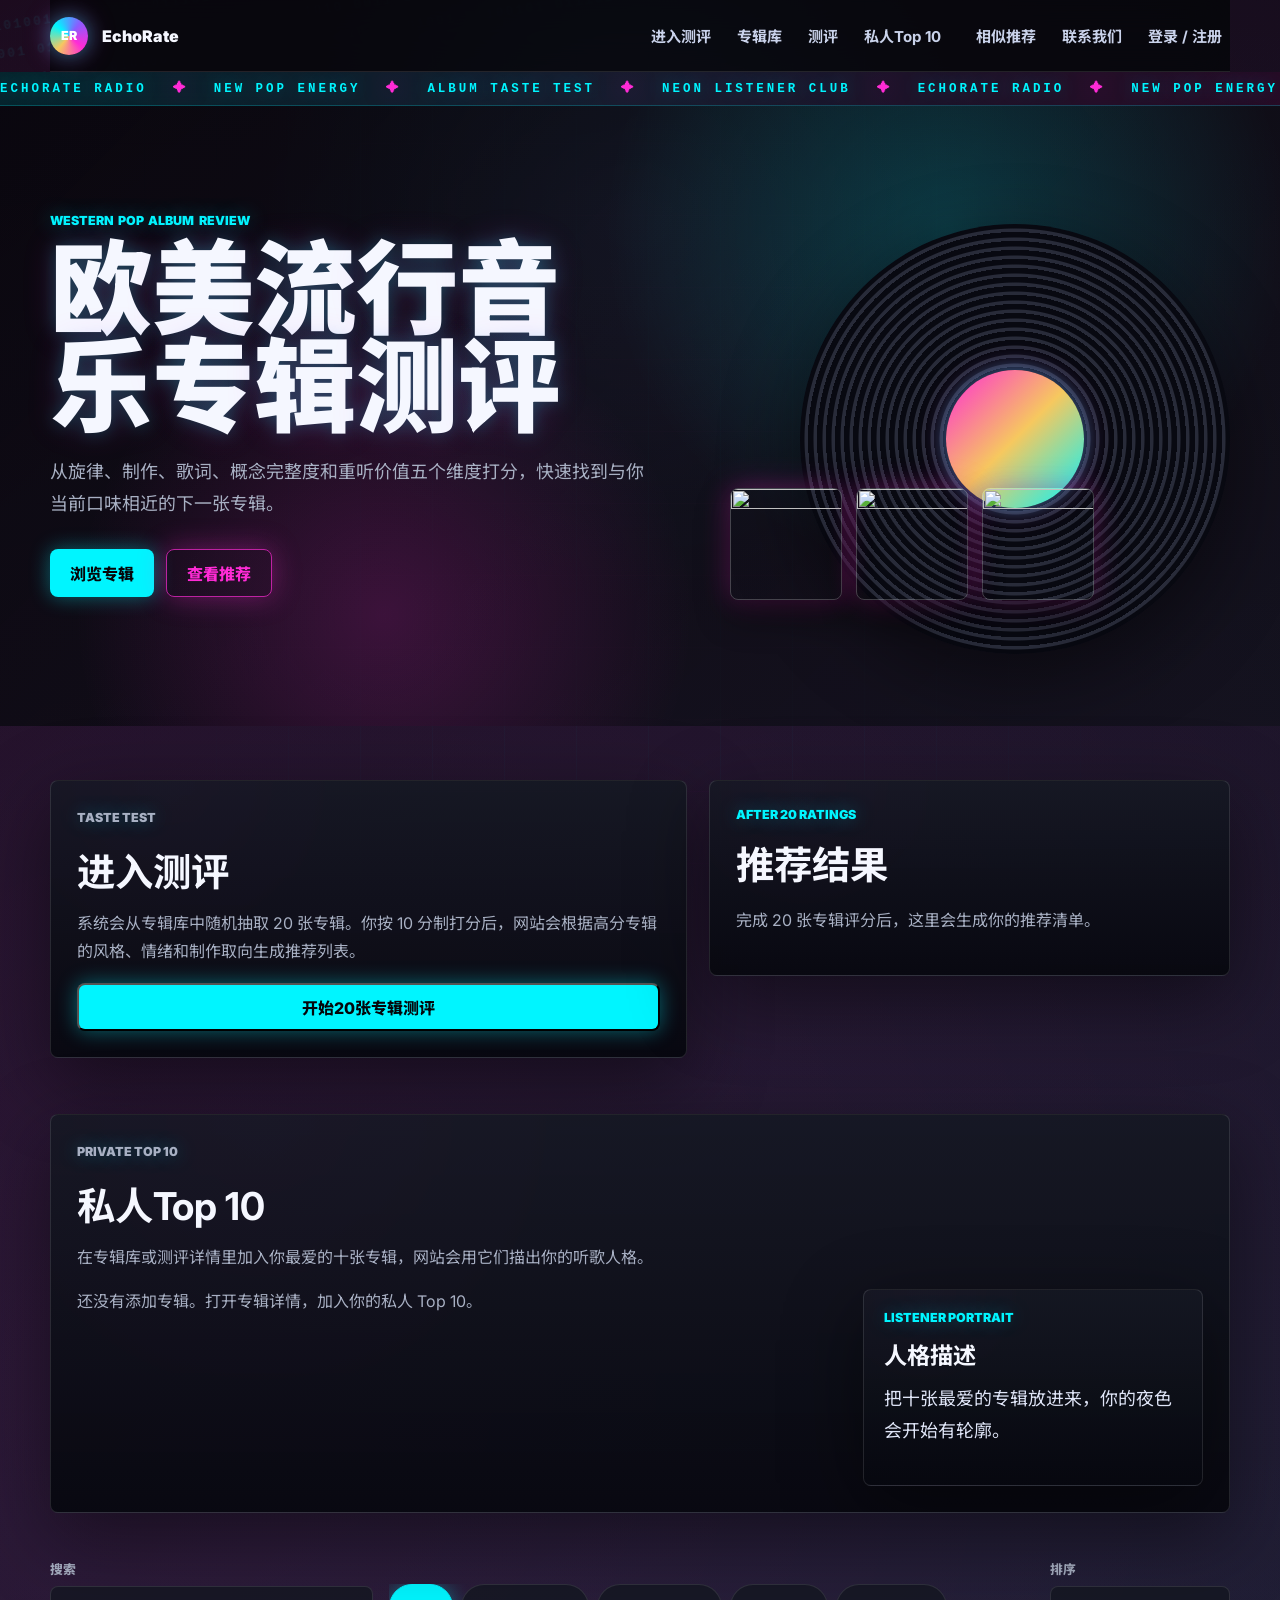
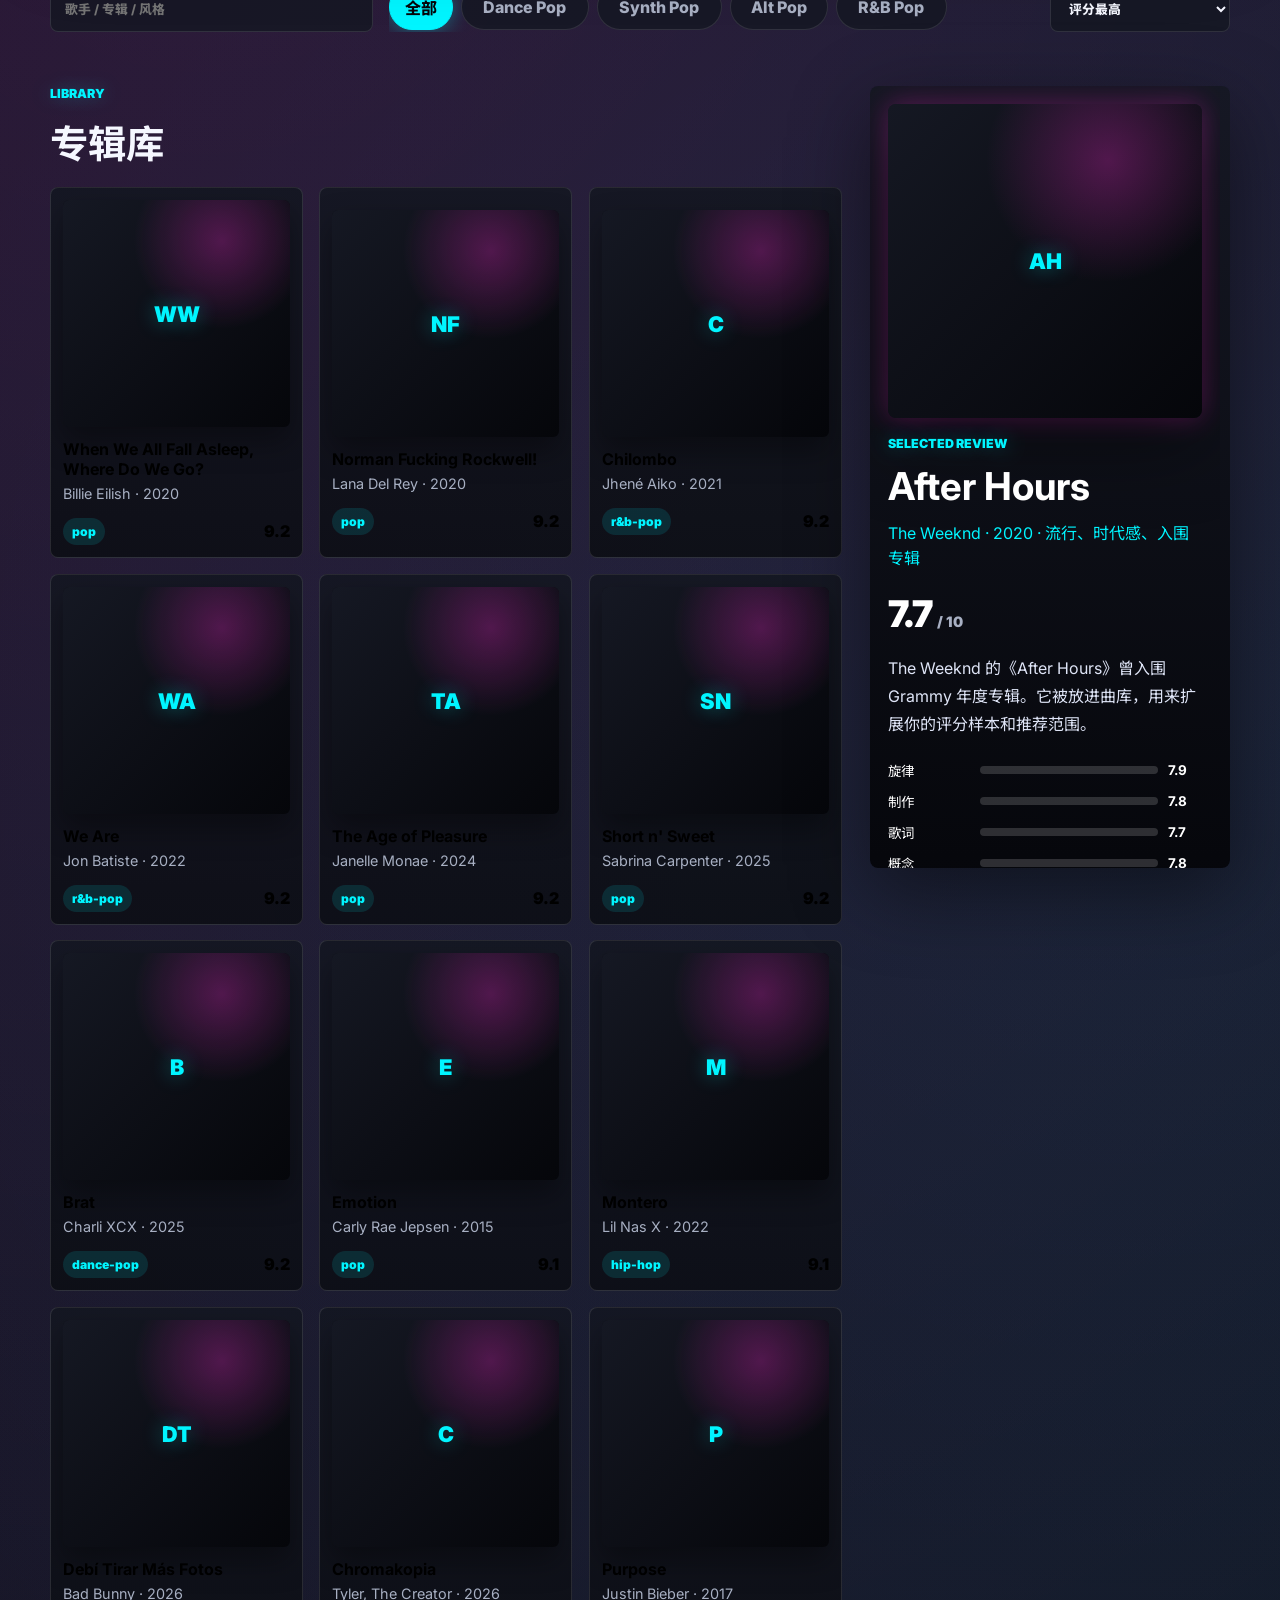
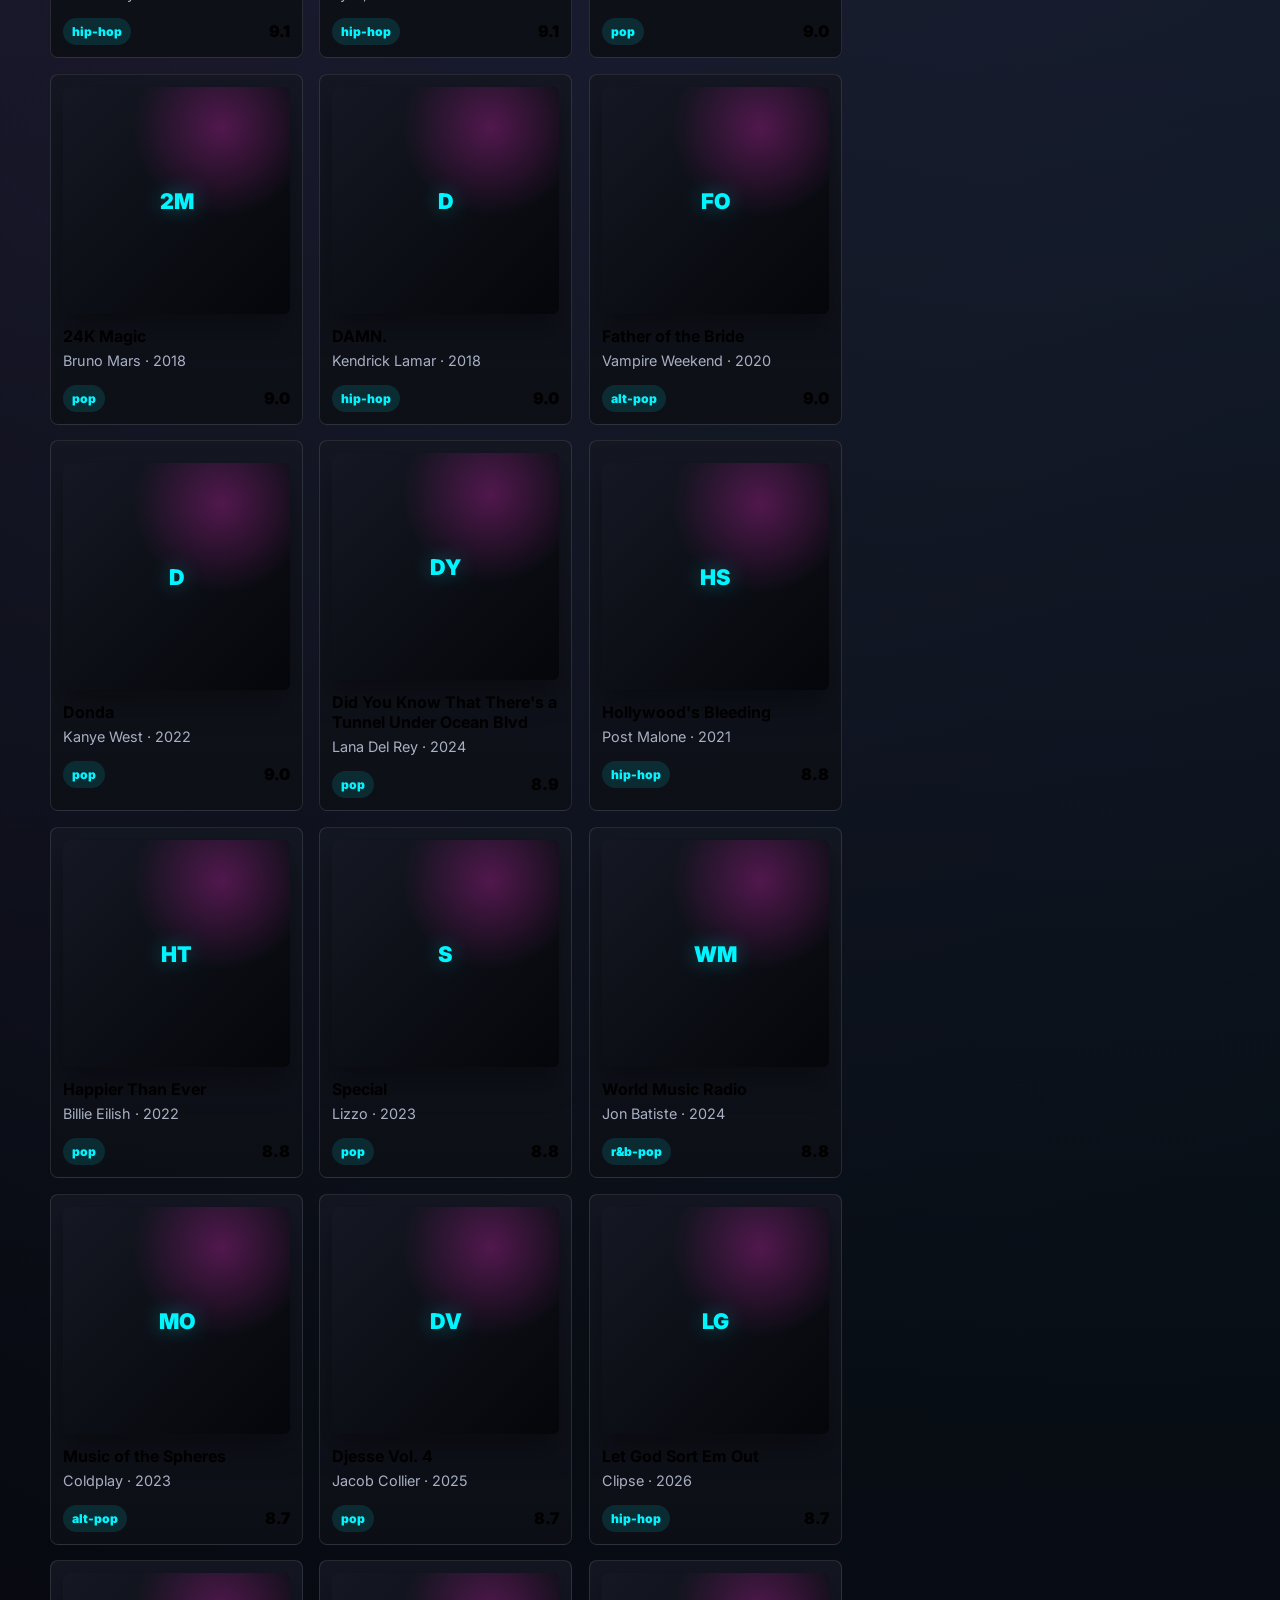
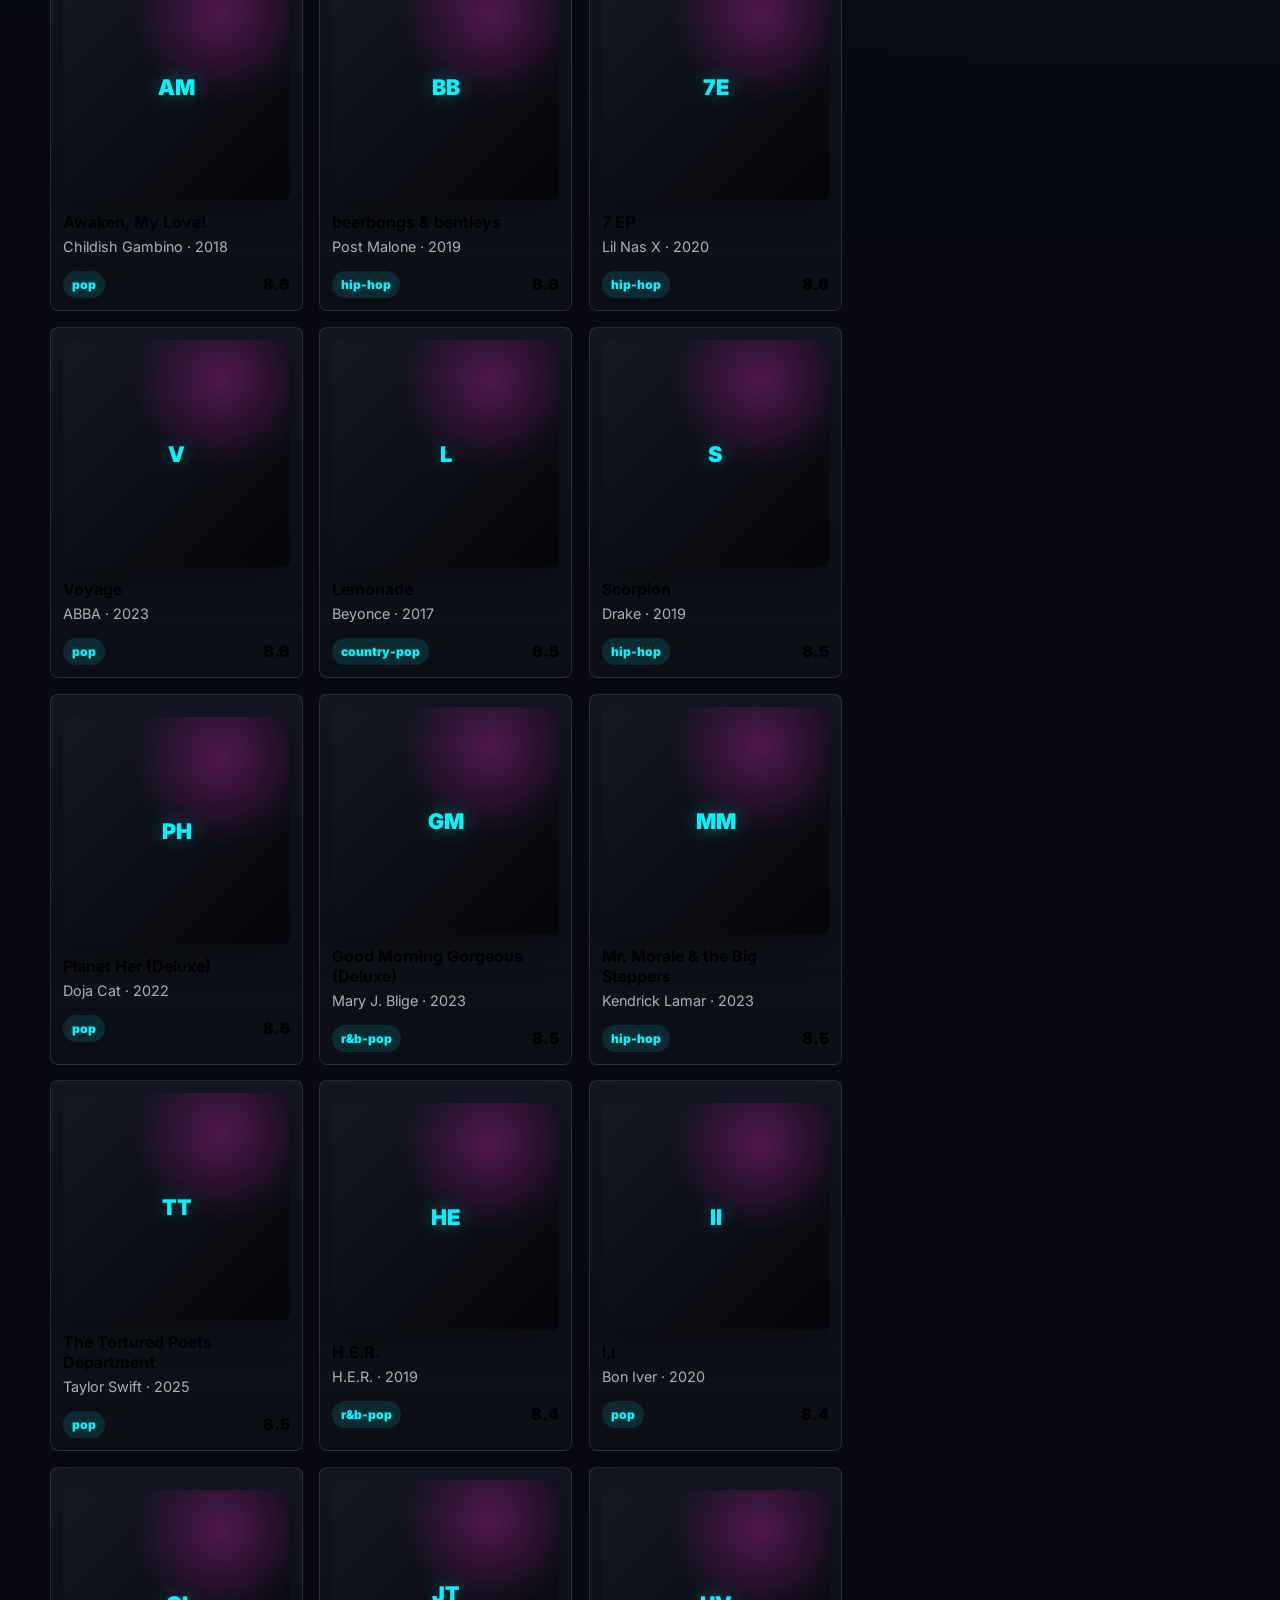
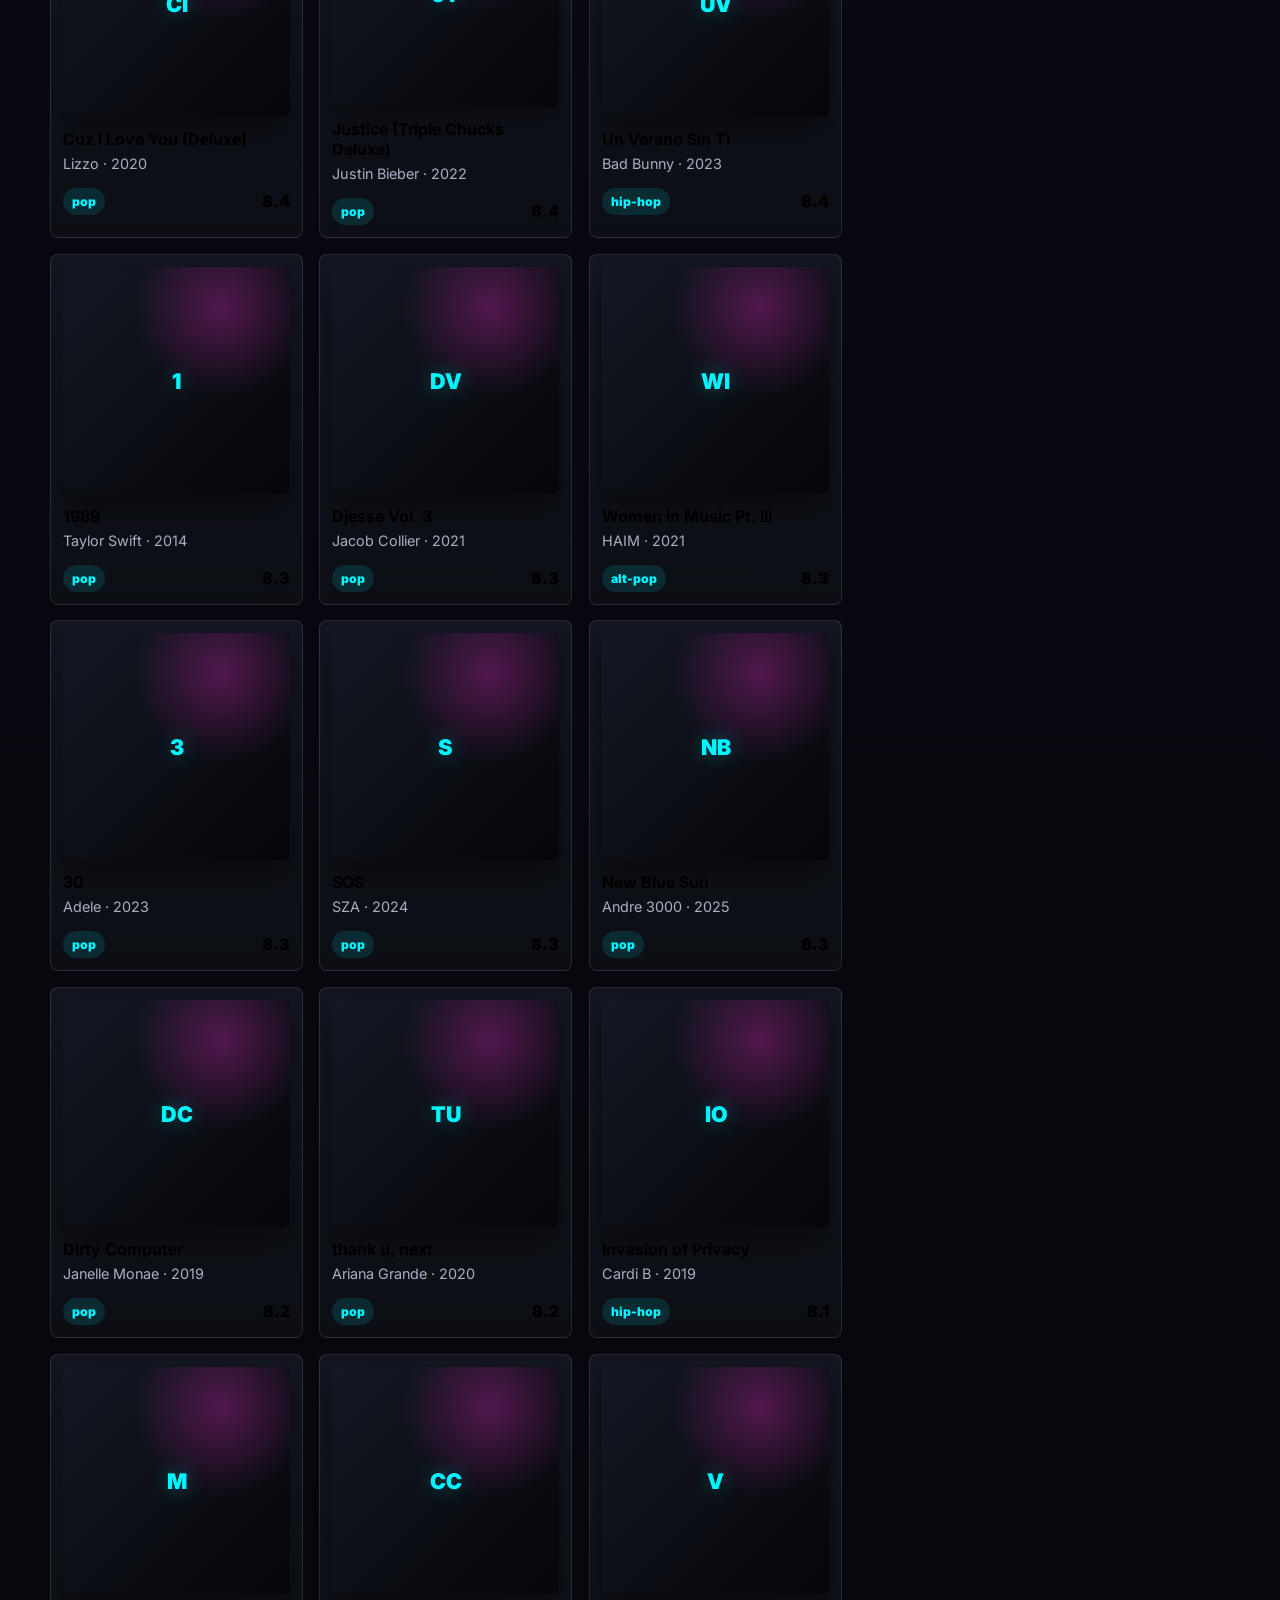
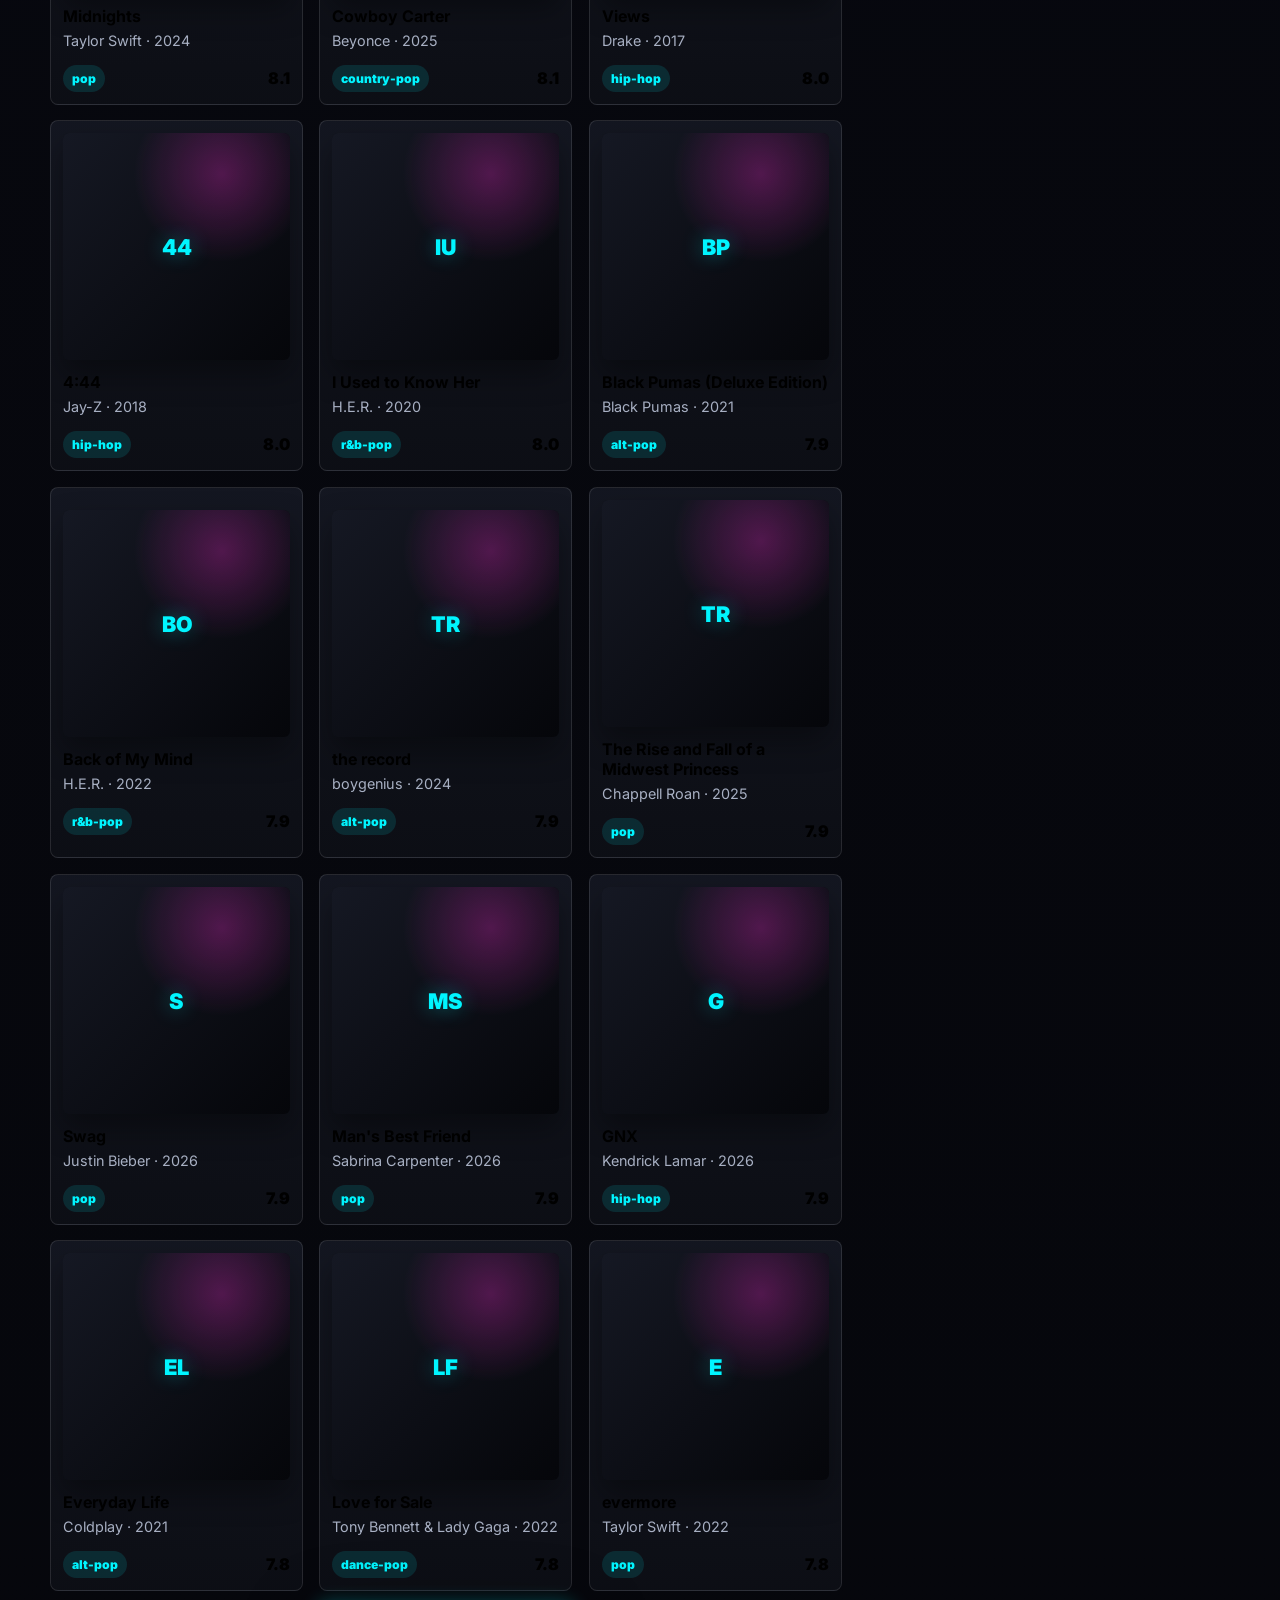
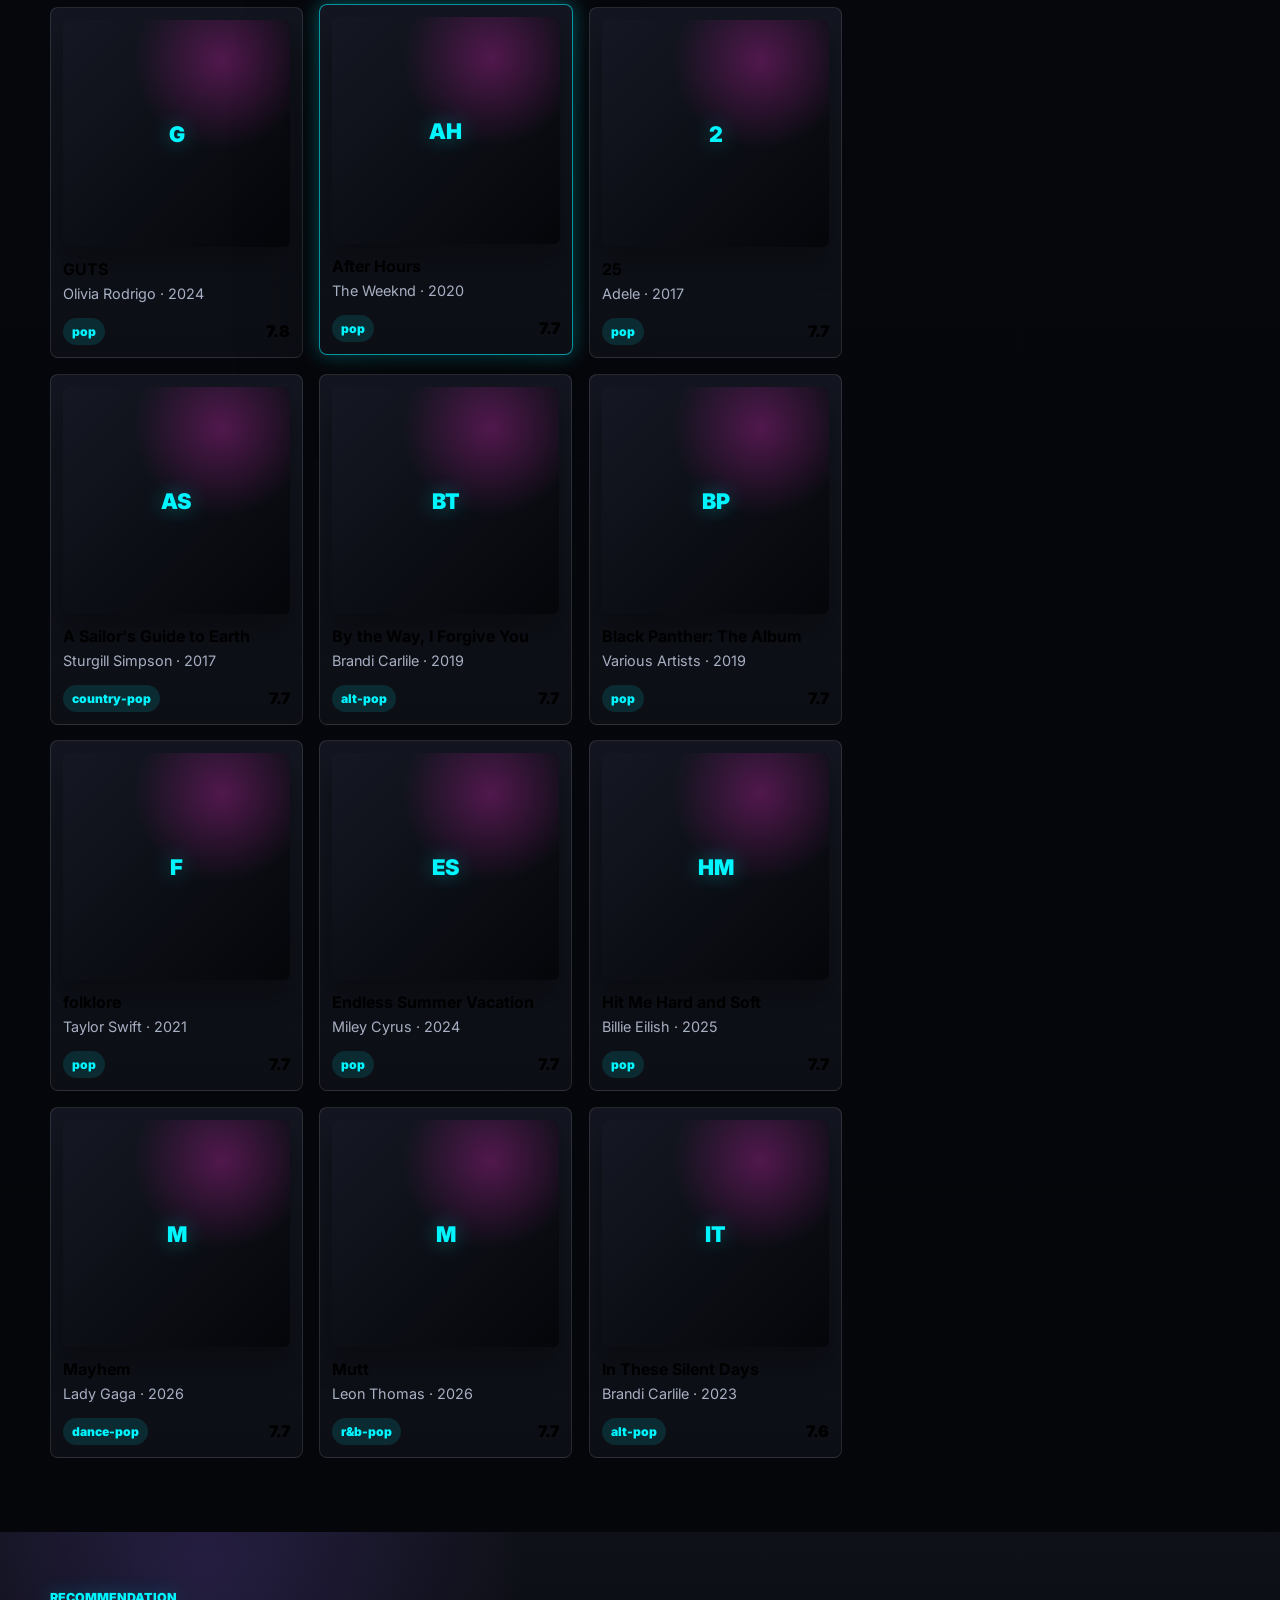
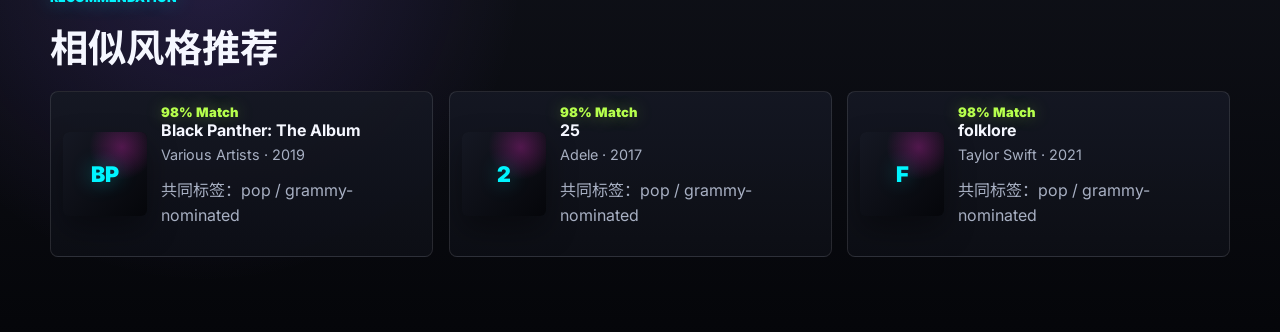
==== commit 1d74c145: "Add auth and dynamic header effects" ====
--- a/index.html
+++ b/index.html
@@ -25,8 +25,15 @@
         <a href="#top10">私人Top 10</a>
         <a href="#similar">相似推荐</a>
         <a href="contact.html">联系我们</a>
+        <a href="auth.html" data-auth-link>登录 / 注册</a>
       </nav>
     </header>
+    <div class="marquee-bar" aria-hidden="true">
+      <div class="marquee-track">
+        <span>ECHORATE RADIO</span><span>NEW POP ENERGY</span><span>ALBUM TASTE TEST</span><span>NEON LISTENER CLUB</span>
+        <span>ECHORATE RADIO</span><span>NEW POP ENERGY</span><span>ALBUM TASTE TEST</span><span>NEON LISTENER CLUB</span>
+      </div>
+    </div>
 
     <main>
       <section class="hero">
@@ -153,6 +160,7 @@
 
     </main>
 
+    <script src="site.js"></script>
     <script src="app.js"></script>
   </body>
 </html>
--- a/styles.css
+++ b/styles.css
@@ -46,7 +46,7 @@
   z-index: 0;
   pointer-events: none;
   background:
-    radial-gradient(circle at var(--cursor-x) var(--cursor-y), rgba(255, 43, 214, 0.2), transparent 19rem),
+    radial-gradient(circle at var(--cursor-x) var(--cursor-y), rgba(255, 43, 214, calc(0.16 + var(--scroll-glow, 0) * 0.24)), transparent 19rem),
     linear-gradient(90deg, rgba(0, 245, 255, 0.045) 1px, transparent 1px),
     linear-gradient(0deg, rgba(255, 43, 214, 0.034) 1px, transparent 1px);
   background-size: auto, 72px 72px, 72px 72px;
@@ -77,6 +77,61 @@
 main {
   position: relative;
   z-index: 1;
+}
+
+.marquee-bar {
+  position: sticky;
+  top: 72px;
+  z-index: 19;
+  overflow: hidden;
+  border-bottom: 1px solid rgba(0, 245, 255, 0.22);
+  background:
+    linear-gradient(90deg, rgba(0, 245, 255, 0.13), rgba(255, 43, 214, 0.12)),
+    rgba(5, 6, 10, 0.82);
+  backdrop-filter: blur(14px);
+}
+
+.marquee-track {
+  display: flex;
+  width: max-content;
+  min-width: 200%;
+  gap: 26px;
+  padding: 9px 0;
+  color: var(--cyan);
+  font-family: "Courier New", monospace;
+  font-size: 0.78rem;
+  font-weight: 900;
+  letter-spacing: 0.24em;
+  text-transform: uppercase;
+  text-shadow: var(--neon-cyan);
+  animation: marqueeSlide 22s linear infinite;
+}
+
+.marquee-track span {
+  display: inline-flex;
+  align-items: center;
+  gap: 26px;
+  white-space: nowrap;
+}
+
+.marquee-track span::after {
+  content: "✦";
+  color: var(--rose);
+  text-shadow: var(--neon-pink);
+}
+
+.scroll-burst {
+  position: fixed;
+  z-index: 3;
+  pointer-events: none;
+  color: hsl(var(--burst-hue), 100%, 62%);
+  font-family: "Courier New", monospace;
+  font-size: clamp(0.9rem, 1.6vw, 1.35rem);
+  font-weight: 900;
+  text-shadow:
+    0 0 12px hsl(var(--burst-hue), 100%, 62%),
+    0 0 28px hsl(var(--burst-hue), 100%, 48%);
+  animation: neonBurst 920ms cubic-bezier(0.16, 1, 0.3, 1) forwards;
 }
 
 a {
@@ -930,6 +985,35 @@
   }
 }
 
+@keyframes marqueeSlide {
+  from {
+    transform: translateX(0);
+  }
+
+  to {
+    transform: translateX(-50%);
+  }
+}
+
+@keyframes neonBurst {
+  0% {
+    opacity: 0;
+    transform: translate3d(0, 0, 0) scale(0.72) rotate(0deg);
+    filter: blur(6px);
+  }
+
+  22% {
+    opacity: 1;
+    filter: blur(0);
+  }
+
+  100% {
+    opacity: 0;
+    transform: translate3d(var(--burst-x), var(--burst-y), 0) scale(1.28) rotate(18deg);
+    filter: blur(2px);
+  }
+}
+
 @keyframes revealChar {
   0% {
     opacity: 0;
@@ -972,6 +1056,7 @@
 @media (prefers-reduced-motion: reduce) {
   .kinetic-char,
   .record,
+  .marquee-track,
   body::after {
     animation: none;
     opacity: 1;
@@ -1037,6 +1122,10 @@
     padding: 12px 0;
   }
 
+  .marquee-bar {
+    top: 116px;
+  }
+
   .nav {
     width: 100%;
     justify-content: space-between;
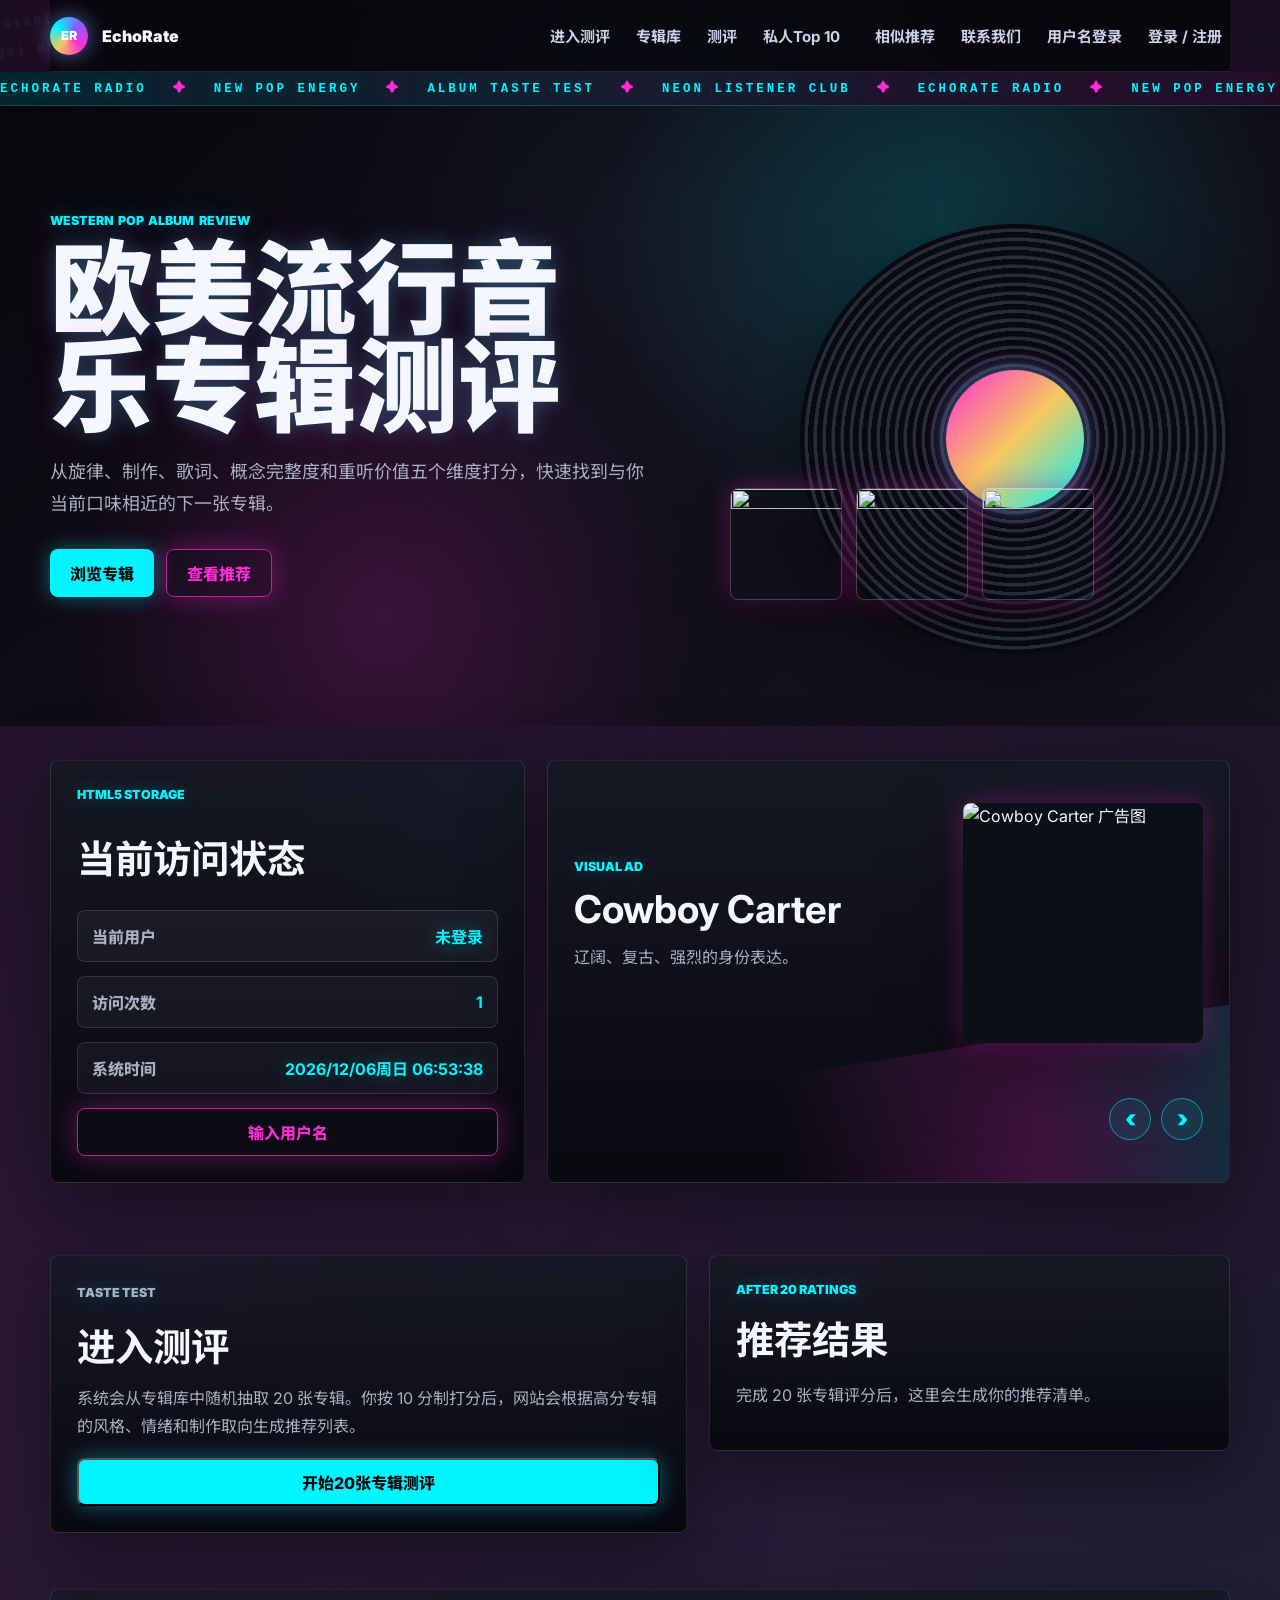
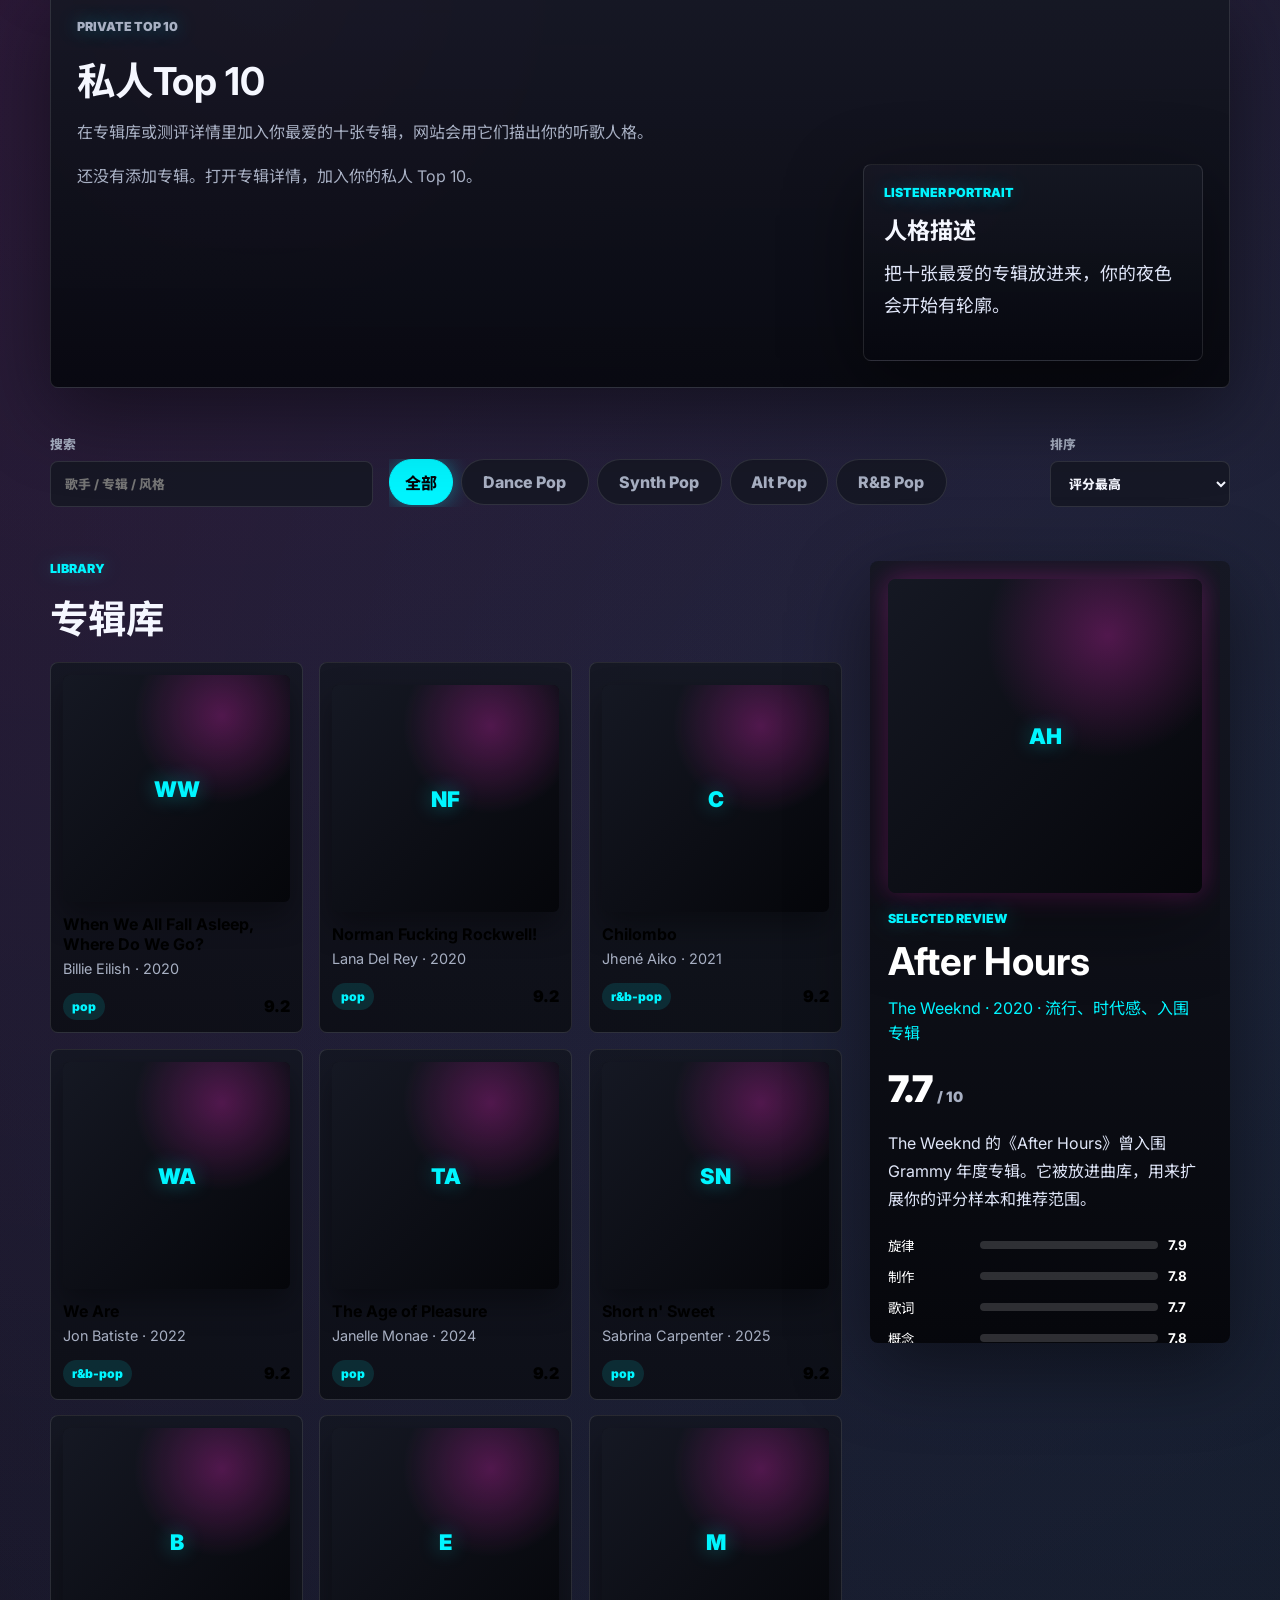
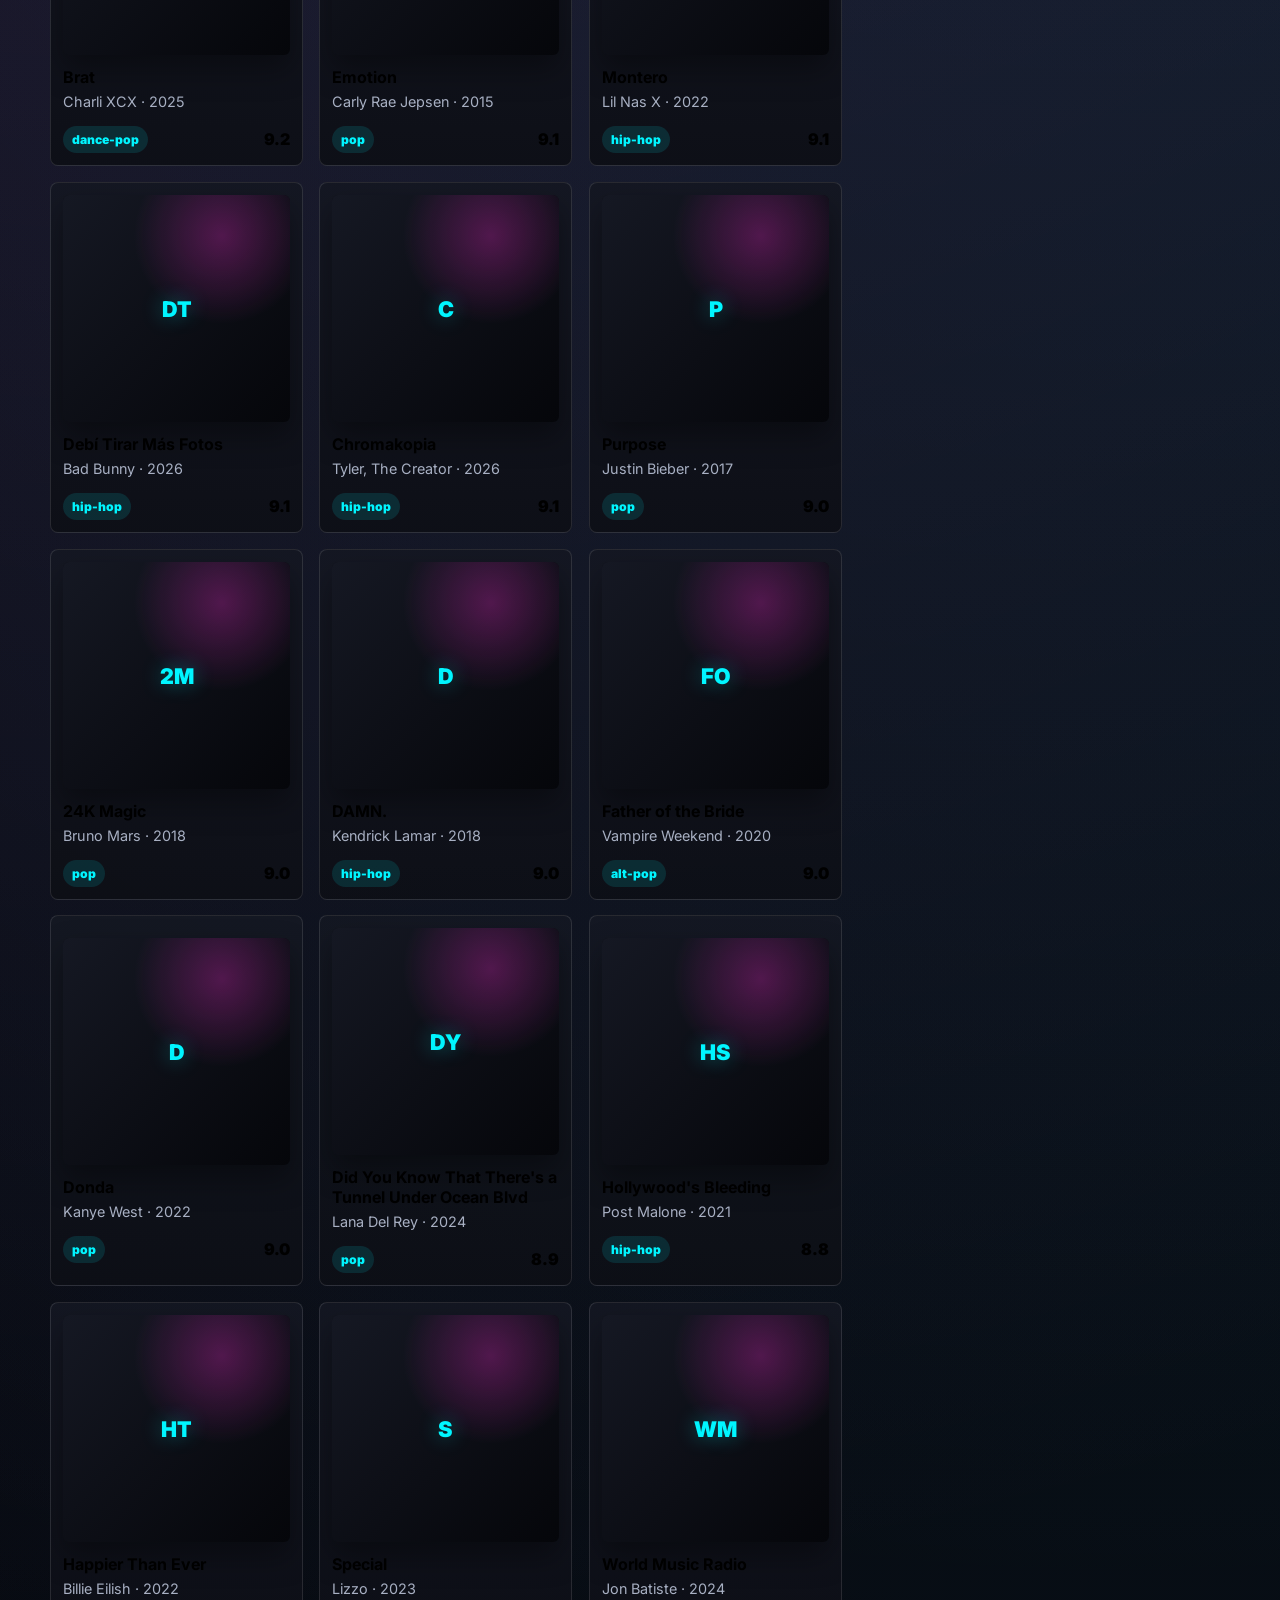
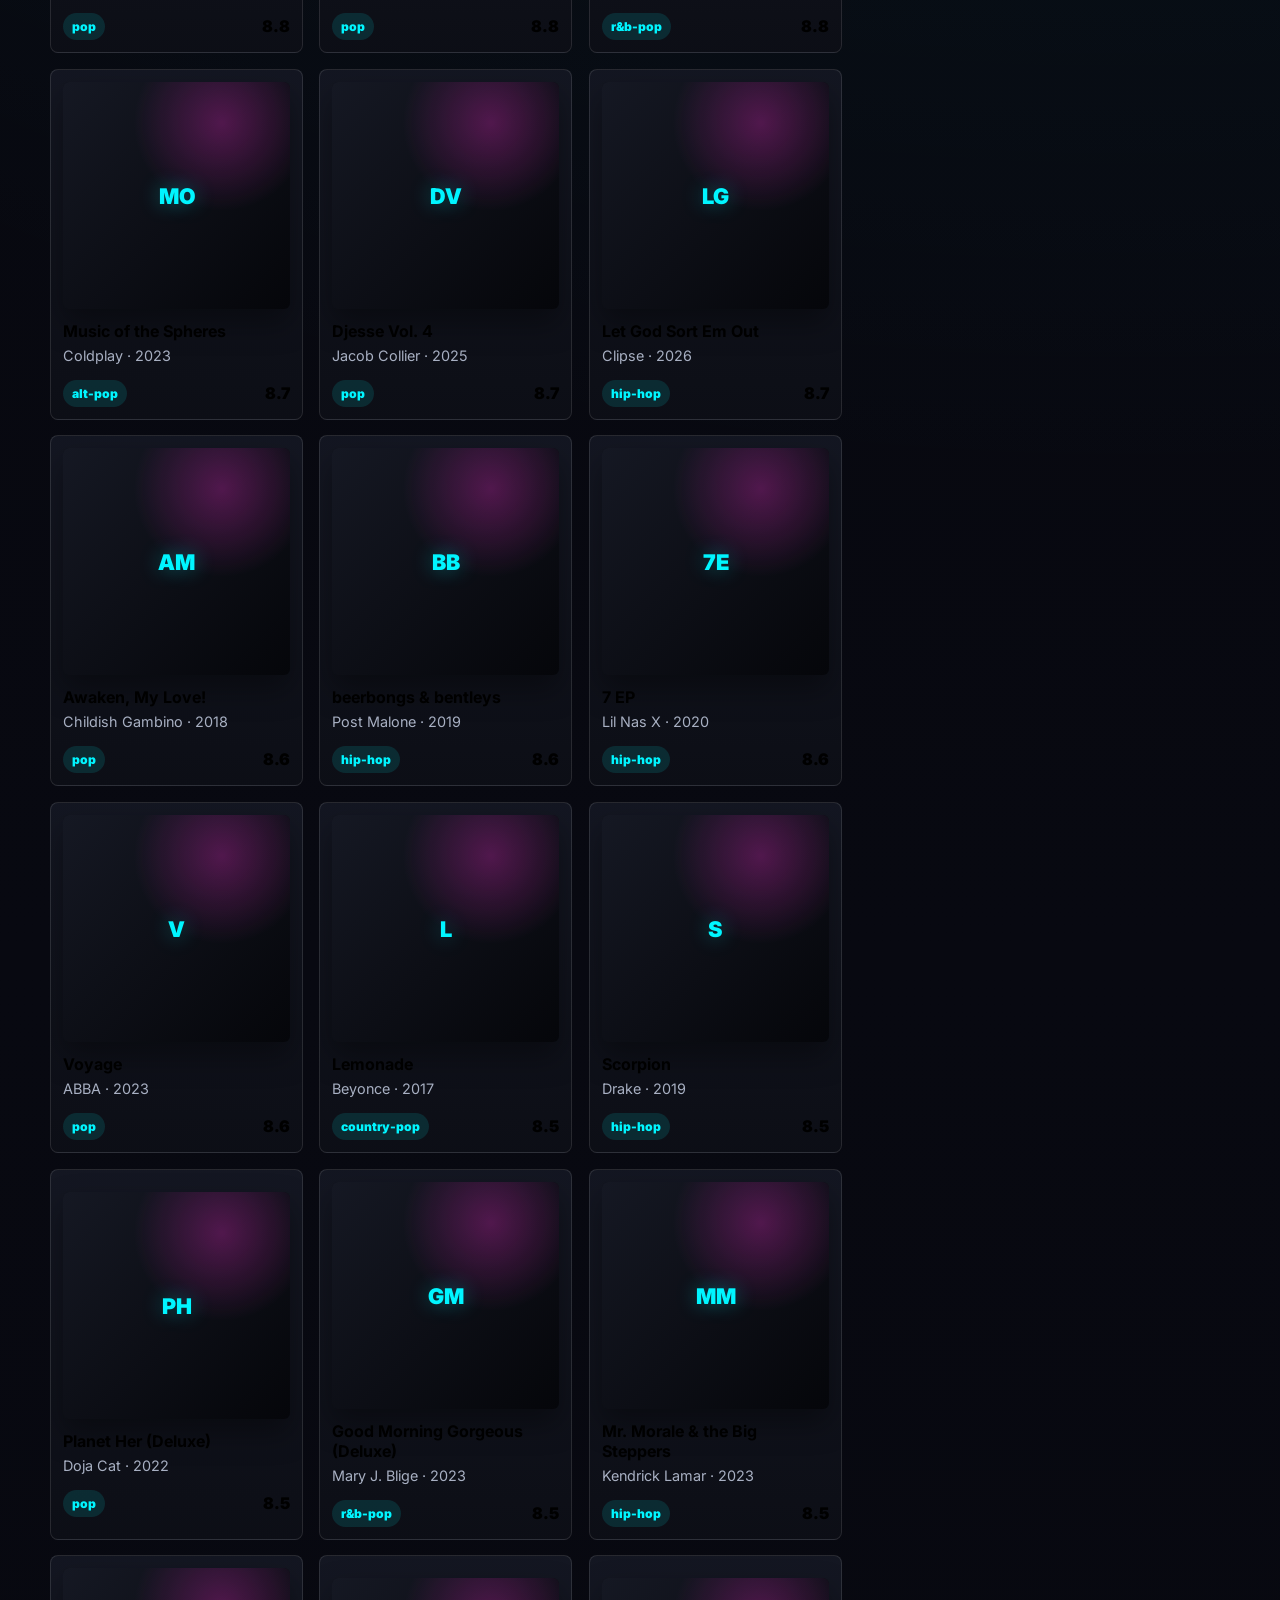
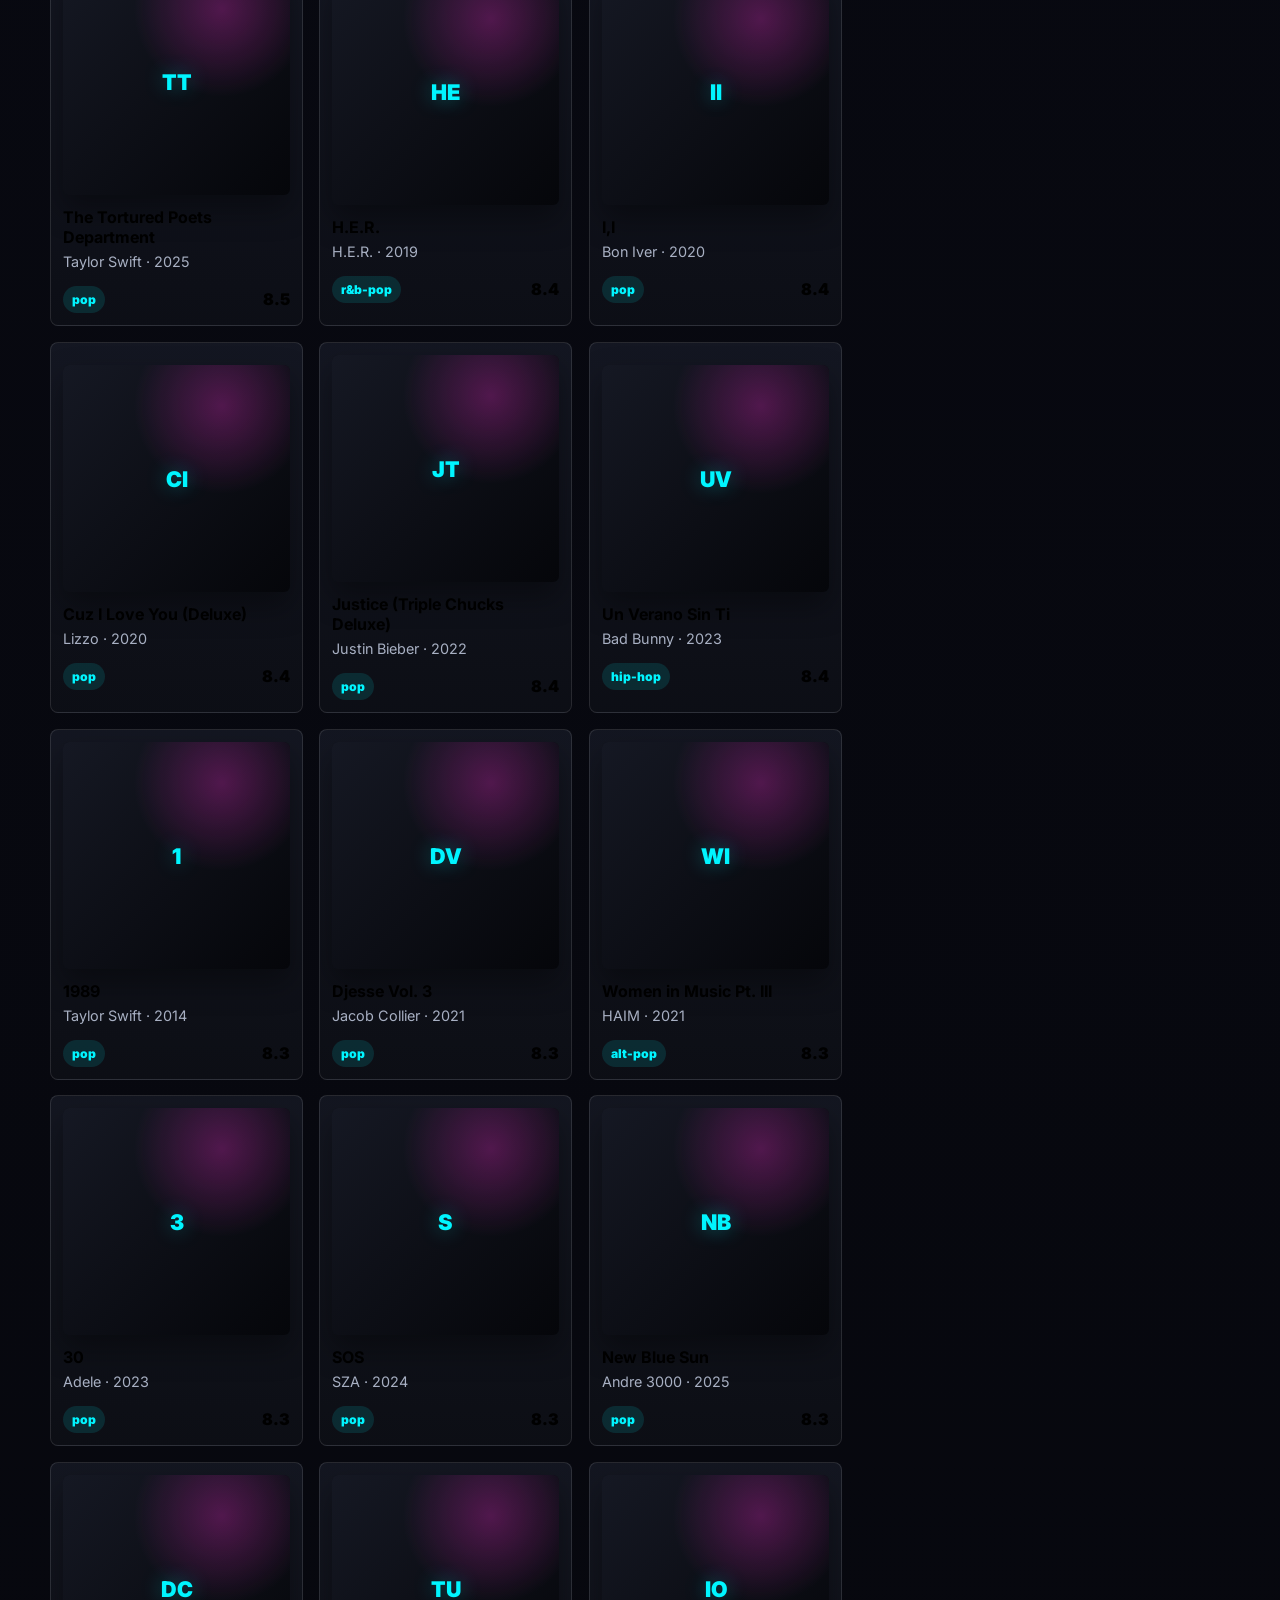
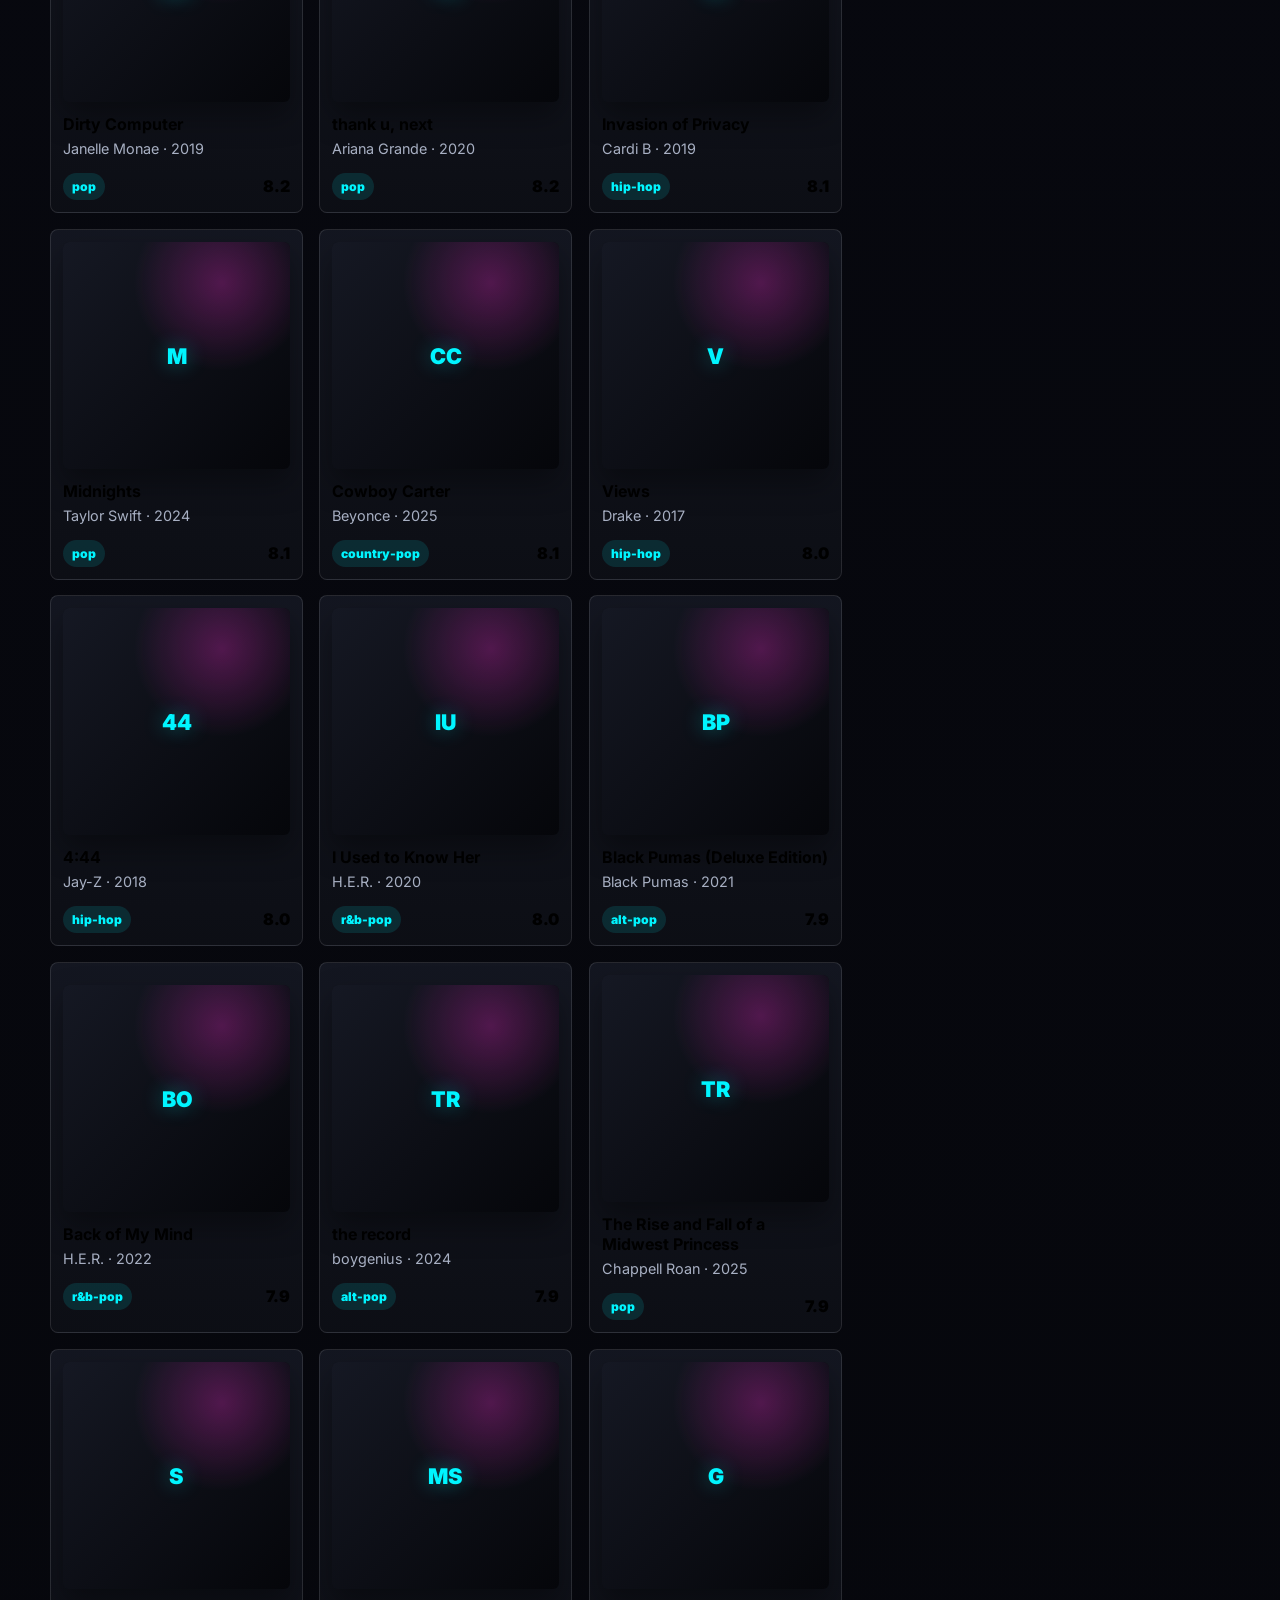
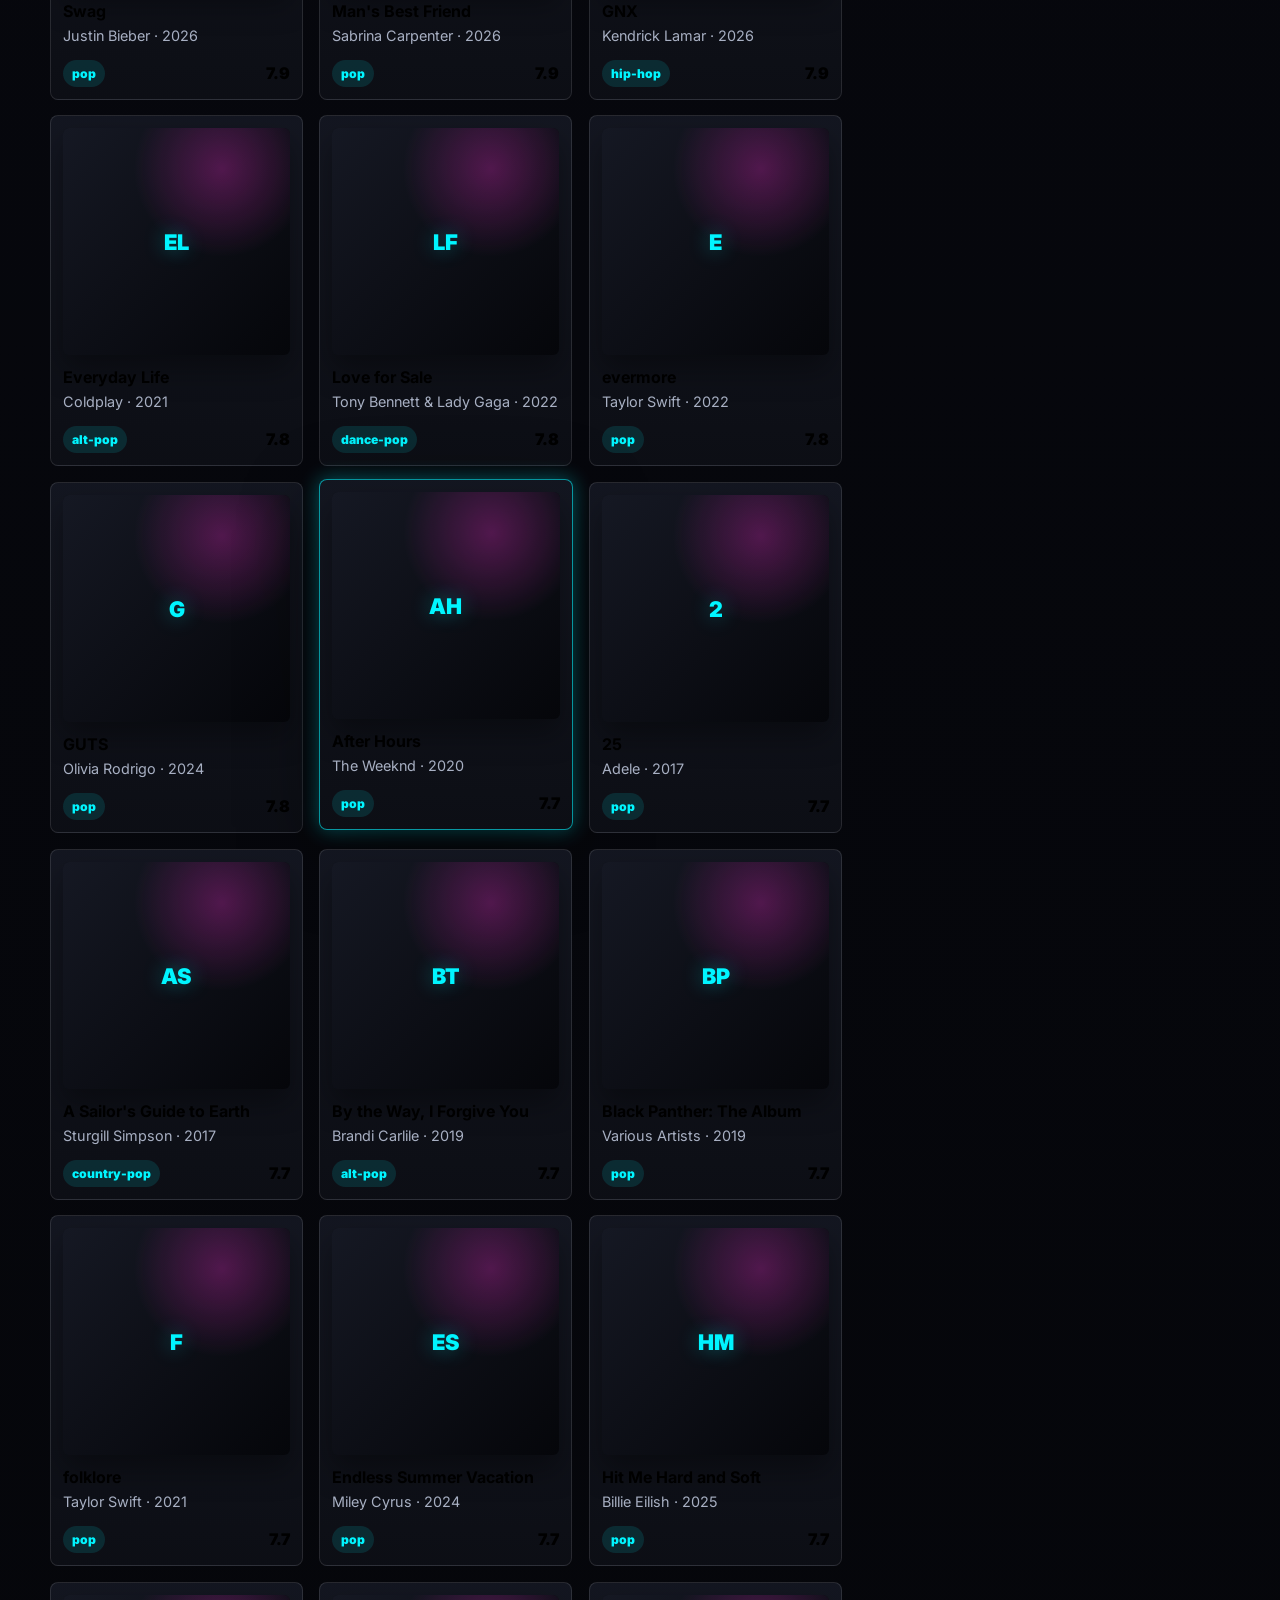
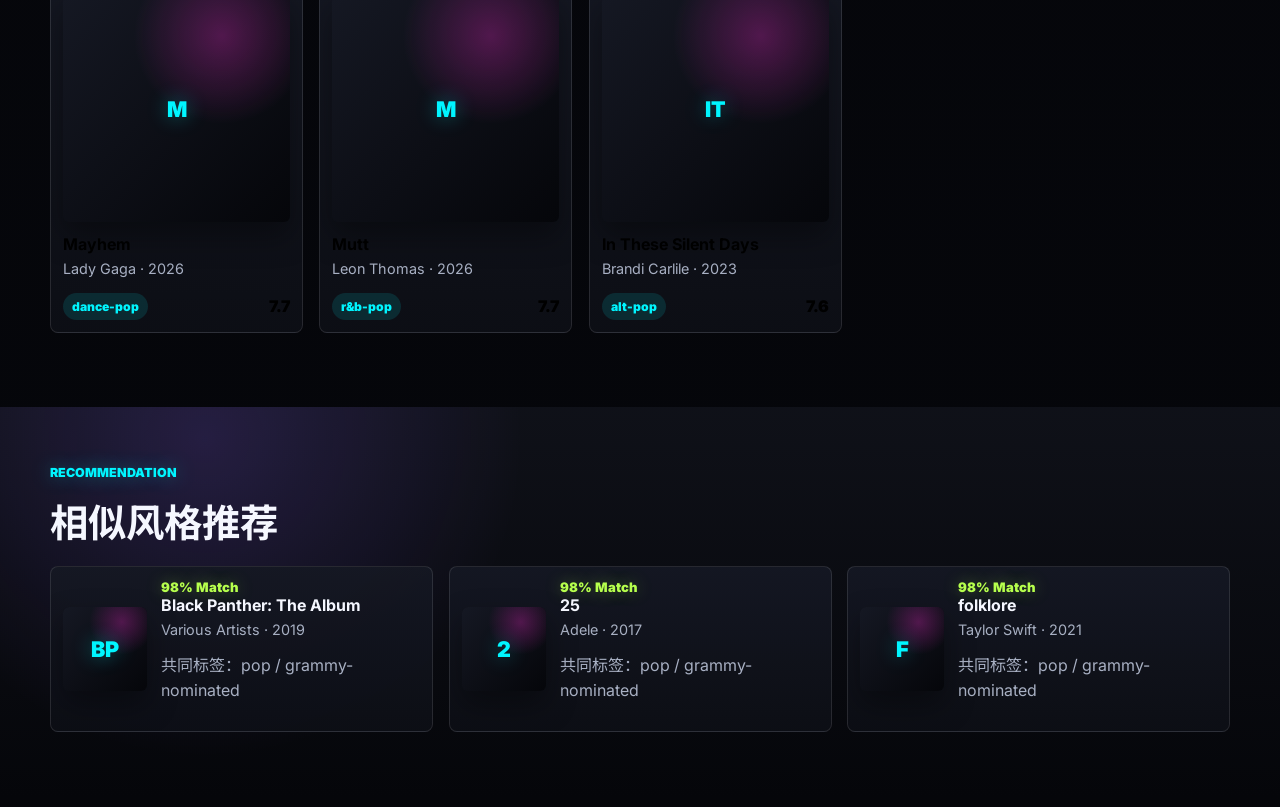
==== commit 843e5c10: "Add local storage login and homepage widgets" ====
--- a/index.html
+++ b/index.html
@@ -25,6 +25,7 @@
         <a href="#top10">私人Top 10</a>
         <a href="#similar">相似推荐</a>
         <a href="contact.html">联系我们</a>
+        <a href="login.html">用户名登录</a>
         <a href="auth.html" data-auth-link>登录 / 注册</a>
       </nav>
     </header>
@@ -63,6 +64,41 @@
         </div>
       </section>
 
+      <section class="shell live-dashboard" aria-labelledby="liveDashboardTitle">
+        <div class="live-card user-card">
+          <p class="eyebrow">HTML5 Storage</p>
+          <h2 id="liveDashboardTitle">当前访问状态</h2>
+          <div class="live-stat">
+            <span>当前用户</span>
+            <strong id="currentUsername">未登录</strong>
+          </div>
+          <div class="live-stat">
+            <span>访问次数</span>
+            <strong id="visitCount">0</strong>
+          </div>
+          <div class="live-stat">
+            <span>系统时间</span>
+            <strong id="systemDateTime">--</strong>
+          </div>
+          <a class="secondary-action" href="login.html">输入用户名</a>
+        </div>
+
+        <div class="live-card ad-card">
+          <div class="ad-copy">
+            <p class="eyebrow">Visual Ad</p>
+            <h2 id="adTitle">Neon Album Pick</h2>
+            <p id="adText">点击切换广告图片，发现下一张值得听的专辑。</p>
+          </div>
+          <div class="ad-frame">
+            <img id="adImage" src="https://coverartarchive.org/release/0ca6db69-0719-4a00-99be-f87ef1cff6cb/front-500" alt="专辑广告图" />
+          </div>
+          <div class="ad-controls">
+            <button type="button" id="prevAd" aria-label="上一张广告">‹</button>
+            <button type="button" id="nextAd" aria-label="下一张广告">›</button>
+          </div>
+        </div>
+      </section>
+
       <section id="taste-test" class="shell feature-grid">
         <div class="test-panel">
           <div class="section-heading">
--- a/styles.css
+++ b/styles.css
@@ -356,6 +356,7 @@
 .turntable {
   position: relative;
   min-height: 430px;
+  overflow: visible;
 }
 
 .record {
@@ -396,6 +397,136 @@
   object-fit: cover;
   box-shadow: 0 16px 34px rgba(0, 0, 0, 0.44), var(--neon-pink);
   border: 1px solid rgba(255, 255, 255, 0.22);
+}
+
+.live-dashboard {
+  display: grid;
+  grid-template-columns: minmax(280px, 0.82fr) minmax(0, 1.18fr);
+  gap: 22px;
+  align-items: stretch;
+  padding: 34px 0 18px;
+}
+
+.live-card {
+  border: 1px solid var(--line);
+  border-radius: 8px;
+  background:
+    linear-gradient(180deg, rgba(21, 24, 35, 0.92), rgba(7, 8, 15, 0.95)),
+    radial-gradient(circle at 88% 0%, rgba(0, 245, 255, 0.16), transparent 34%);
+  box-shadow: var(--shadow);
+  padding: clamp(18px, 3vw, 26px);
+}
+
+.user-card {
+  display: grid;
+  gap: 14px;
+}
+
+.live-stat {
+  display: flex;
+  align-items: center;
+  justify-content: space-between;
+  gap: 14px;
+  min-height: 52px;
+  border: 1px solid rgba(255, 255, 255, 0.12);
+  border-radius: 8px;
+  background: rgba(255, 255, 255, 0.04);
+  padding: 12px 14px;
+}
+
+.live-stat span {
+  color: var(--muted);
+  font-weight: 800;
+}
+
+.live-stat strong {
+  color: var(--cyan);
+  text-align: right;
+  text-shadow: var(--neon-cyan);
+  overflow-wrap: anywhere;
+}
+
+.ad-card {
+  display: grid;
+  grid-template-columns: minmax(0, 1fr) minmax(180px, 240px);
+  gap: 22px;
+  align-items: center;
+  position: relative;
+  overflow: hidden;
+}
+
+.ad-card::before {
+  content: "";
+  position: absolute;
+  inset: auto -10% -35% 34%;
+  height: 70%;
+  pointer-events: none;
+  background: linear-gradient(90deg, transparent, rgba(255, 43, 214, 0.22), rgba(0, 245, 255, 0.18));
+  transform: skewY(-9deg);
+}
+
+.ad-copy,
+.ad-frame,
+.ad-controls {
+  position: relative;
+  z-index: 1;
+}
+
+.ad-copy p:last-child {
+  color: var(--muted);
+  line-height: 1.7;
+}
+
+.ad-frame {
+  width: 100%;
+  aspect-ratio: 1;
+  border-radius: 8px;
+  overflow: hidden;
+  background: #0d0f16;
+  box-shadow: var(--shadow), var(--neon-pink);
+}
+
+.ad-frame img {
+  width: 100%;
+  height: 100%;
+  object-fit: cover;
+  display: block;
+}
+
+.ad-controls {
+  grid-column: 1 / -1;
+  display: flex;
+  justify-content: flex-end;
+  gap: 10px;
+}
+
+.ad-controls button {
+  display: grid;
+  place-items: center;
+  width: 42px;
+  height: 42px;
+  border: 1px solid rgba(0, 245, 255, 0.5);
+  border-radius: 50%;
+  color: var(--cyan);
+  background: rgba(0, 245, 255, 0.08);
+  cursor: pointer;
+  font-size: 1.55rem;
+  font-weight: 900;
+  line-height: 1;
+}
+
+.ad-controls button:hover {
+  color: #05060a;
+  background: var(--cyan);
+  box-shadow: var(--neon-cyan);
+}
+
+.ad-swap-forward {
+  animation: adSwapForward 420ms cubic-bezier(0.16, 1, 0.3, 1);
+}
+
+.ad-swap-back {
+  animation: adSwapBack 420ms cubic-bezier(0.16, 1, 0.3, 1);
 }
 
 .toolbar {
@@ -648,7 +779,10 @@
   display: flex;
   gap: 8px;
   overflow-x: auto;
+  overscroll-behavior-inline: contain;
   padding-bottom: 2px;
+  scrollbar-width: thin;
+  -webkit-overflow-scrolling: touch;
 }
 
 .chip {
@@ -1053,11 +1187,37 @@
   }
 }
 
+@keyframes adSwapForward {
+  from {
+    opacity: 0;
+    transform: translateX(24px) scale(0.96);
+  }
+
+  to {
+    opacity: 1;
+    transform: translateX(0) scale(1);
+  }
+}
+
+@keyframes adSwapBack {
+  from {
+    opacity: 0;
+    transform: translateX(-24px) scale(0.96);
+  }
+
+  to {
+    opacity: 1;
+    transform: translateX(0) scale(1);
+  }
+}
+
 @media (prefers-reduced-motion: reduce) {
   .kinetic-char,
   .record,
   .marquee-track,
-  body::after {
+  body::after,
+  .ad-swap-forward,
+  .ad-swap-back {
     animation: none;
     opacity: 1;
     filter: none;
@@ -1074,17 +1234,21 @@
   .content-grid,
   .toolbar,
   .feature-grid,
-  .top10-layout {
+  .top10-layout,
+  .live-dashboard,
+  .ad-card {
     grid-template-columns: 1fr;
   }
 
   .turntable {
     min-height: 360px;
+    overflow: hidden;
   }
 
   .record {
     left: 50%;
     right: auto;
+    width: min(340px, 76vw);
     transform: translateX(-50%);
     animation: spinMobile 18s linear infinite;
   }
@@ -1096,6 +1260,10 @@
   .album-grid,
   .recommendations {
     grid-template-columns: repeat(2, minmax(0, 1fr));
+  }
+
+  .ad-controls {
+    justify-content: flex-start;
   }
 
   .review-panel {
@@ -1150,11 +1318,20 @@
   }
 
   .turntable {
-    min-height: 300px;
+    min-height: 260px;
+    overflow: hidden;
+  }
+
+  .record {
+    width: min(270px, 64vw);
+    top: 24px;
   }
 
   .cover-stack {
     grid-template-columns: repeat(3, 84px);
+    left: 50%;
+    transform: translateX(-50%);
+    bottom: 8px;
   }
 
   .mini-cover {
